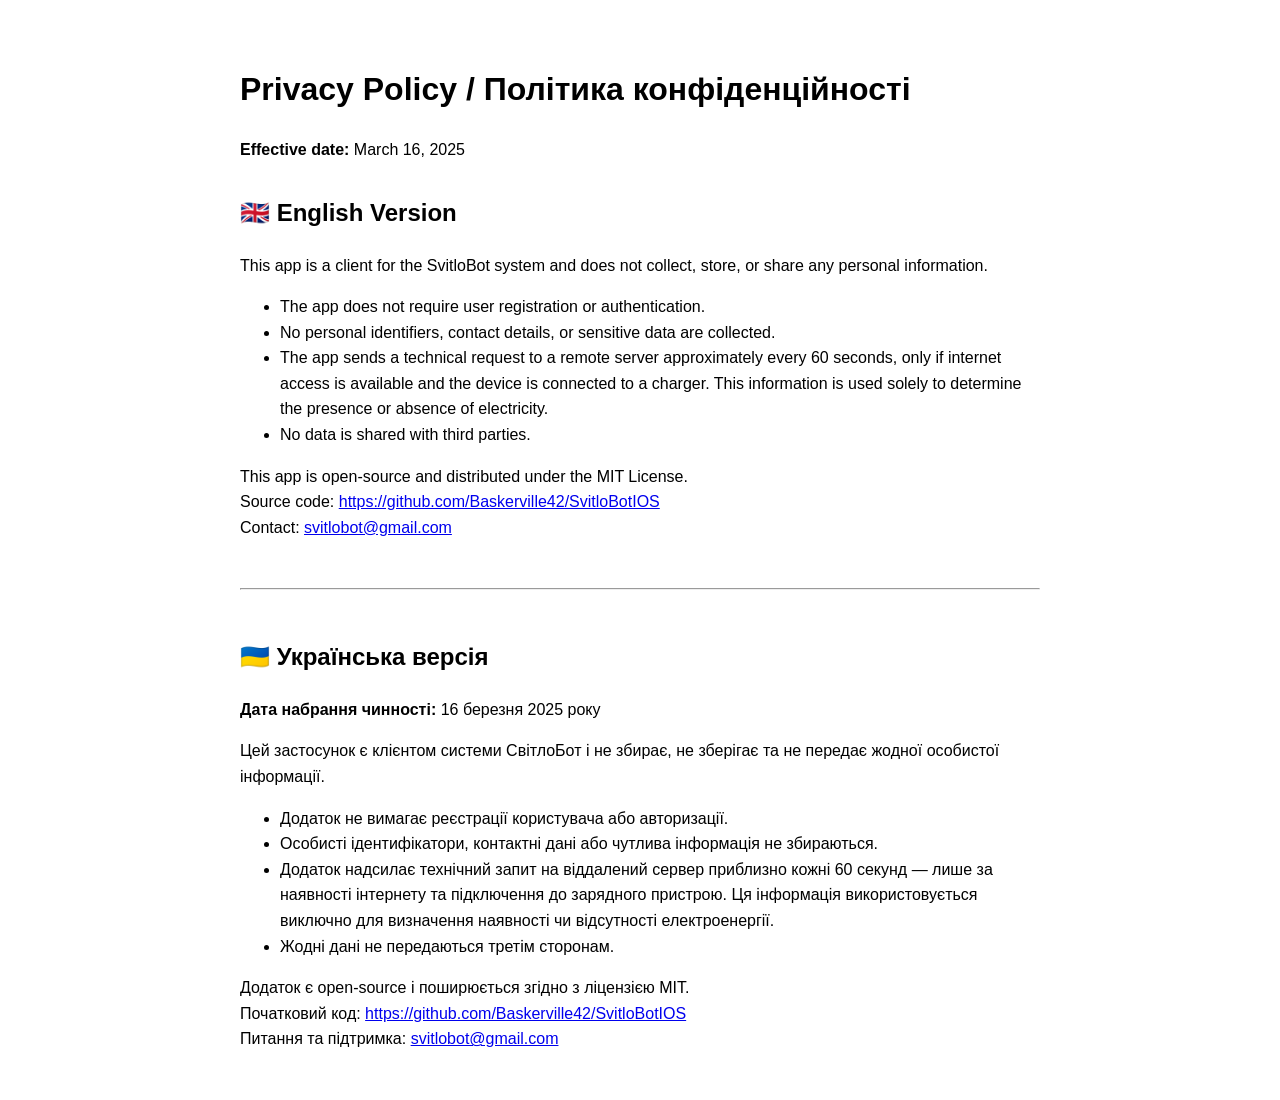
==== docs/privacy-policy.html @ 2e399dab "Added privacy-policy.html" ====
<!DOCTYPE html>
<html lang="uk">
<head>
  <meta charset="UTF-8">
  <meta name="viewport" content="width=device-width, initial-scale=1">
  <title>Політика конфіденційності / Privacy Policy</title>
  <style>
    body {
      font-family: sans-serif;
      padding: 2rem;
      max-width: 800px;
      margin: auto;
      line-height: 1.6;
    }
    h1, h2 {
      margin-top: 2rem;
    }
    hr {
      margin: 3rem 0;
    }
  </style>
</head>
<body>

<h1>Privacy Policy / Політика конфіденційності</h1>
<p><strong>Effective date:</strong> March 16, 2025</p>

<h2>🇬🇧 English Version</h2>
<p>This app is a client for the SvitloBot system and does not collect, store, or share any personal information.</p>
<ul>
  <li>The app does not require user registration or authentication.</li>
  <li>No personal identifiers, contact details, or sensitive data are collected.</li>
  <li>The app sends a technical request to a remote server approximately every 60 seconds, only if internet access is available and the device is connected to a charger. This information is used solely to determine the presence or absence of electricity.</li>
  <li>No data is shared with third parties.</li>
</ul>
<p>This app is open-source and distributed under the MIT License.<br>
Source code: <a href="https://github.com/Baskerville42/SvitloBotIOS">https://github.com/Baskerville42/SvitloBotIOS</a><br>
Contact: <a href="mailto:svitlobot@gmail.com">svitlobot@gmail.com</a></p>

<hr>

<h2>🇺🇦 Українська версія</h2>
<p><strong>Дата набрання чинності:</strong> 16 березня 2025 року</p>
<p>Цей застосунок є клієнтом системи СвітлоБот і не збирає, не зберігає та не передає жодної особистої інформації.</p>
<ul>
  <li>Додаток не вимагає реєстрації користувача або авторизації.</li>
  <li>Особисті ідентифікатори, контактні дані або чутлива інформація не збираються.</li>
  <li>Додаток надсилає технічний запит на віддалений сервер приблизно кожні 60 секунд — лише за наявності інтернету та підключення до зарядного пристрою. Ця інформація використовується виключно для визначення наявності чи відсутності електроенергії.</li>
  <li>Жодні дані не передаються третім сторонам.</li>
</ul>
<p>Додаток є open-source і поширюється згідно з ліцензією MIT.<br>
Початковий код: <a href="https://github.com/Baskerville42/SvitloBotIOS">https://github.com/Baskerville42/SvitloBotIOS</a><br>
Питання та підтримка: <a href="mailto:svitlobot@gmail.com">svitlobot@gmail.com</a></p>

</body>
</html>
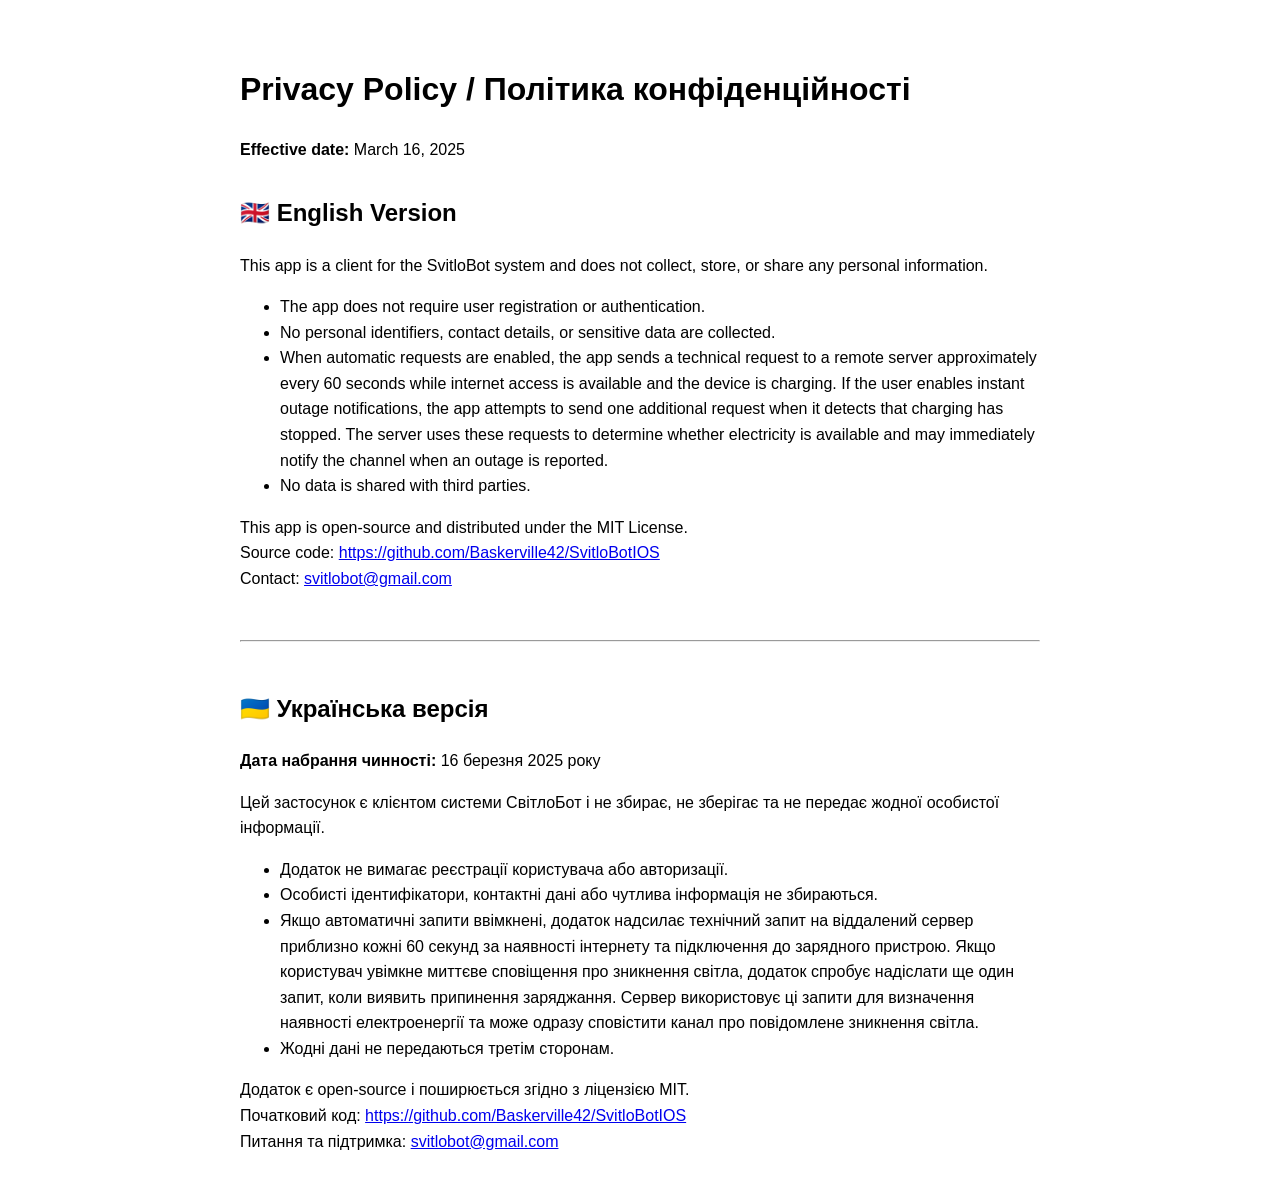
==== commit b0a59e1a: "feat(power-monitoring): Add instant outage notifications" ====
--- a/docs/privacy-policy.html
+++ b/docs/privacy-policy.html
@@ -30,7 +30,7 @@
 <ul>
   <li>The app does not require user registration or authentication.</li>
   <li>No personal identifiers, contact details, or sensitive data are collected.</li>
-  <li>The app sends a technical request to a remote server approximately every 60 seconds, only if internet access is available and the device is connected to a charger. This information is used solely to determine the presence or absence of electricity.</li>
+  <li>When automatic requests are enabled, the app sends a technical request to a remote server approximately every 60 seconds while internet access is available and the device is charging. If the user enables instant outage notifications, the app attempts to send one additional request when it detects that charging has stopped. The server uses these requests to determine whether electricity is available and may immediately notify the channel when an outage is reported.</li>
   <li>No data is shared with third parties.</li>
 </ul>
 <p>This app is open-source and distributed under the MIT License.<br>
@@ -45,7 +45,7 @@
 <ul>
   <li>Додаток не вимагає реєстрації користувача або авторизації.</li>
   <li>Особисті ідентифікатори, контактні дані або чутлива інформація не збираються.</li>
-  <li>Додаток надсилає технічний запит на віддалений сервер приблизно кожні 60 секунд — лише за наявності інтернету та підключення до зарядного пристрою. Ця інформація використовується виключно для визначення наявності чи відсутності електроенергії.</li>
+  <li>Якщо автоматичні запити ввімкнені, додаток надсилає технічний запит на віддалений сервер приблизно кожні 60 секунд за наявності інтернету та підключення до зарядного пристрою. Якщо користувач увімкне миттєве сповіщення про зникнення світла, додаток спробує надіслати ще один запит, коли виявить припинення заряджання. Сервер використовує ці запити для визначення наявності електроенергії та може одразу сповістити канал про повідомлене зникнення світла.</li>
   <li>Жодні дані не передаються третім сторонам.</li>
 </ul>
 <p>Додаток є open-source і поширюється згідно з ліцензією MIT.<br>
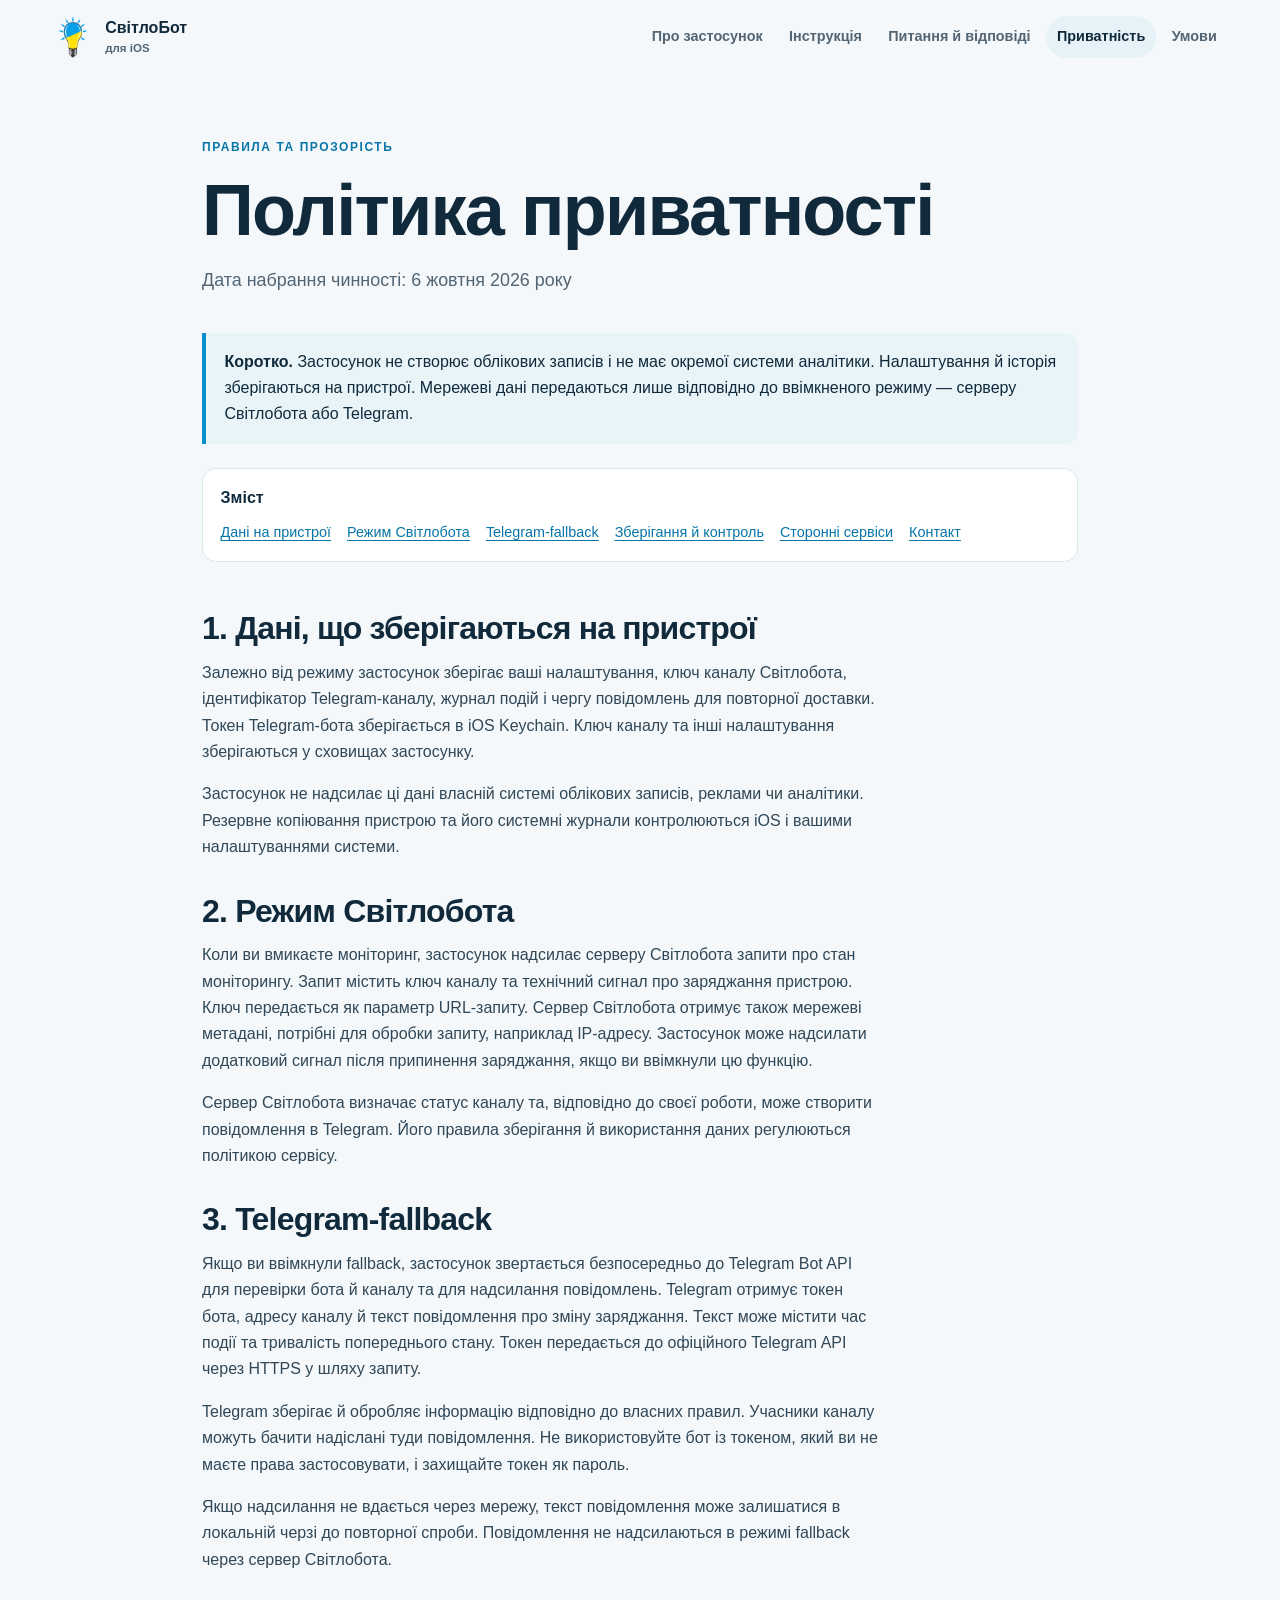
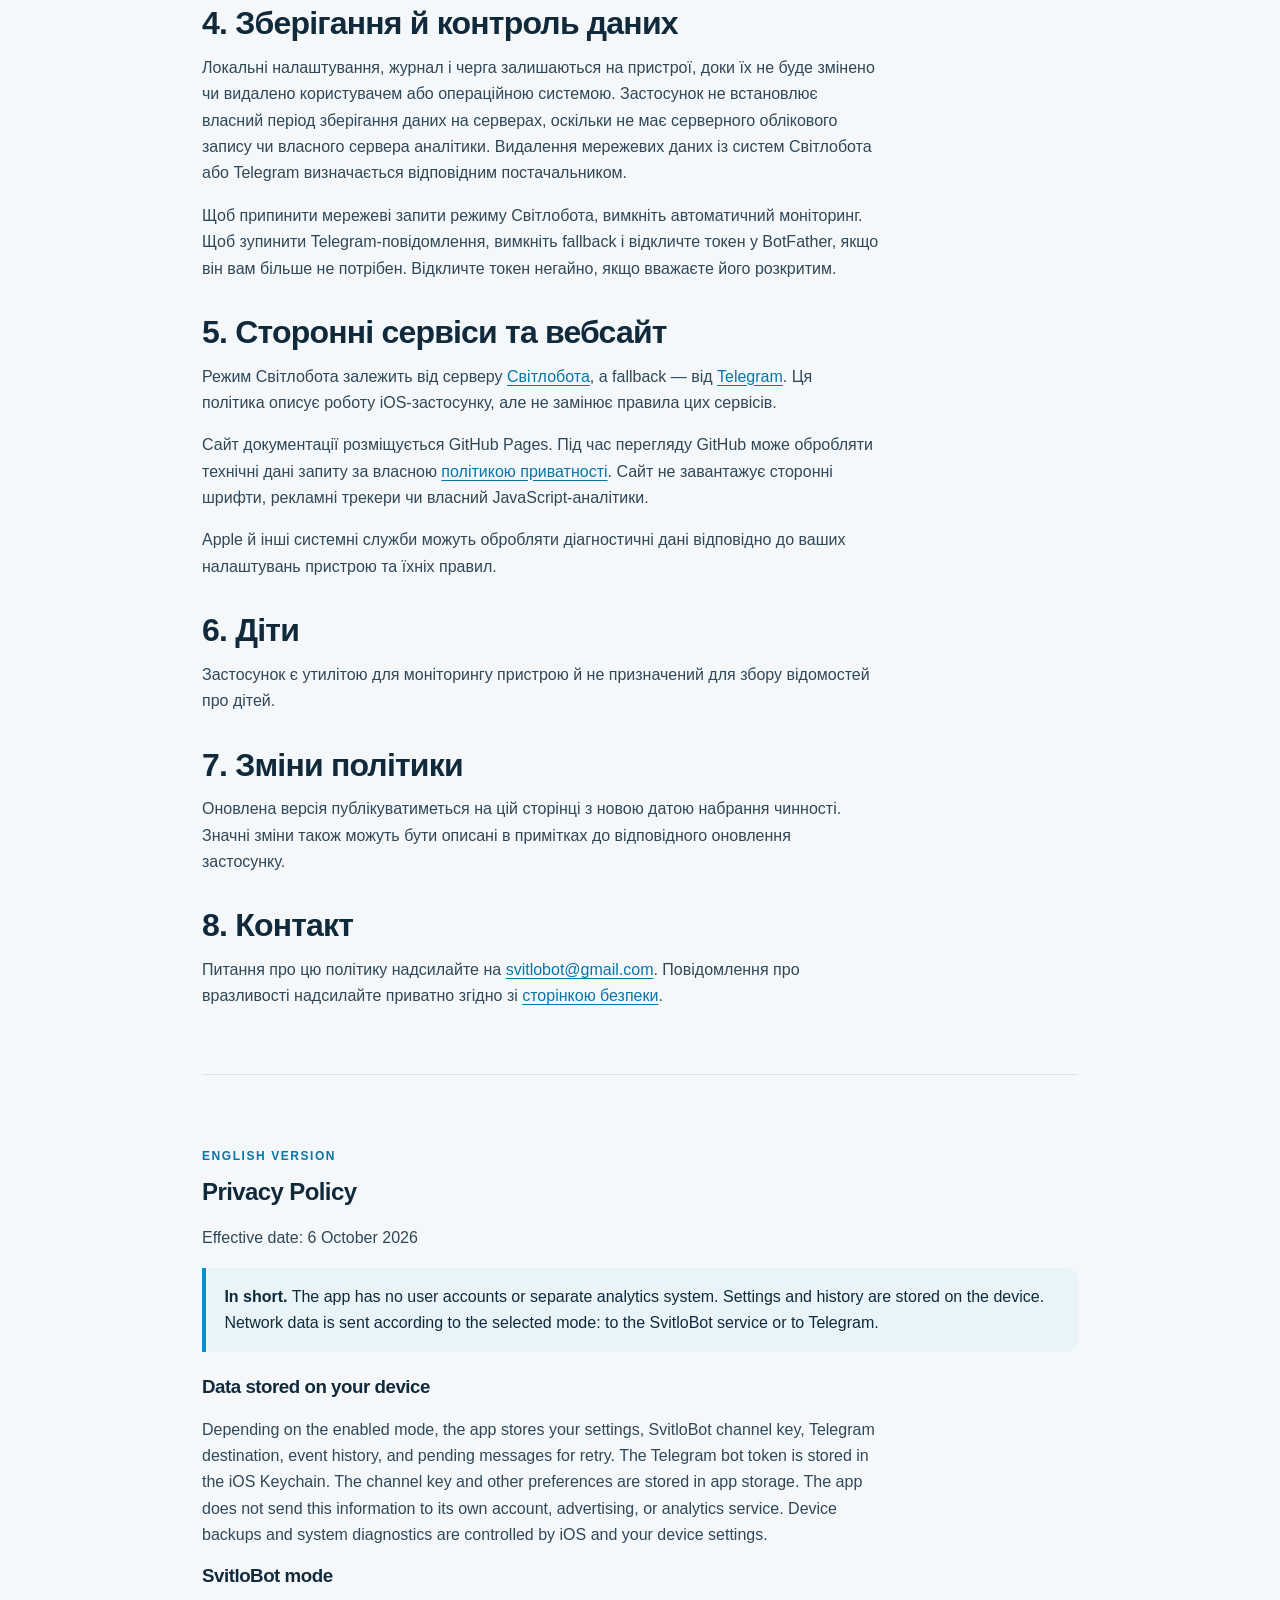
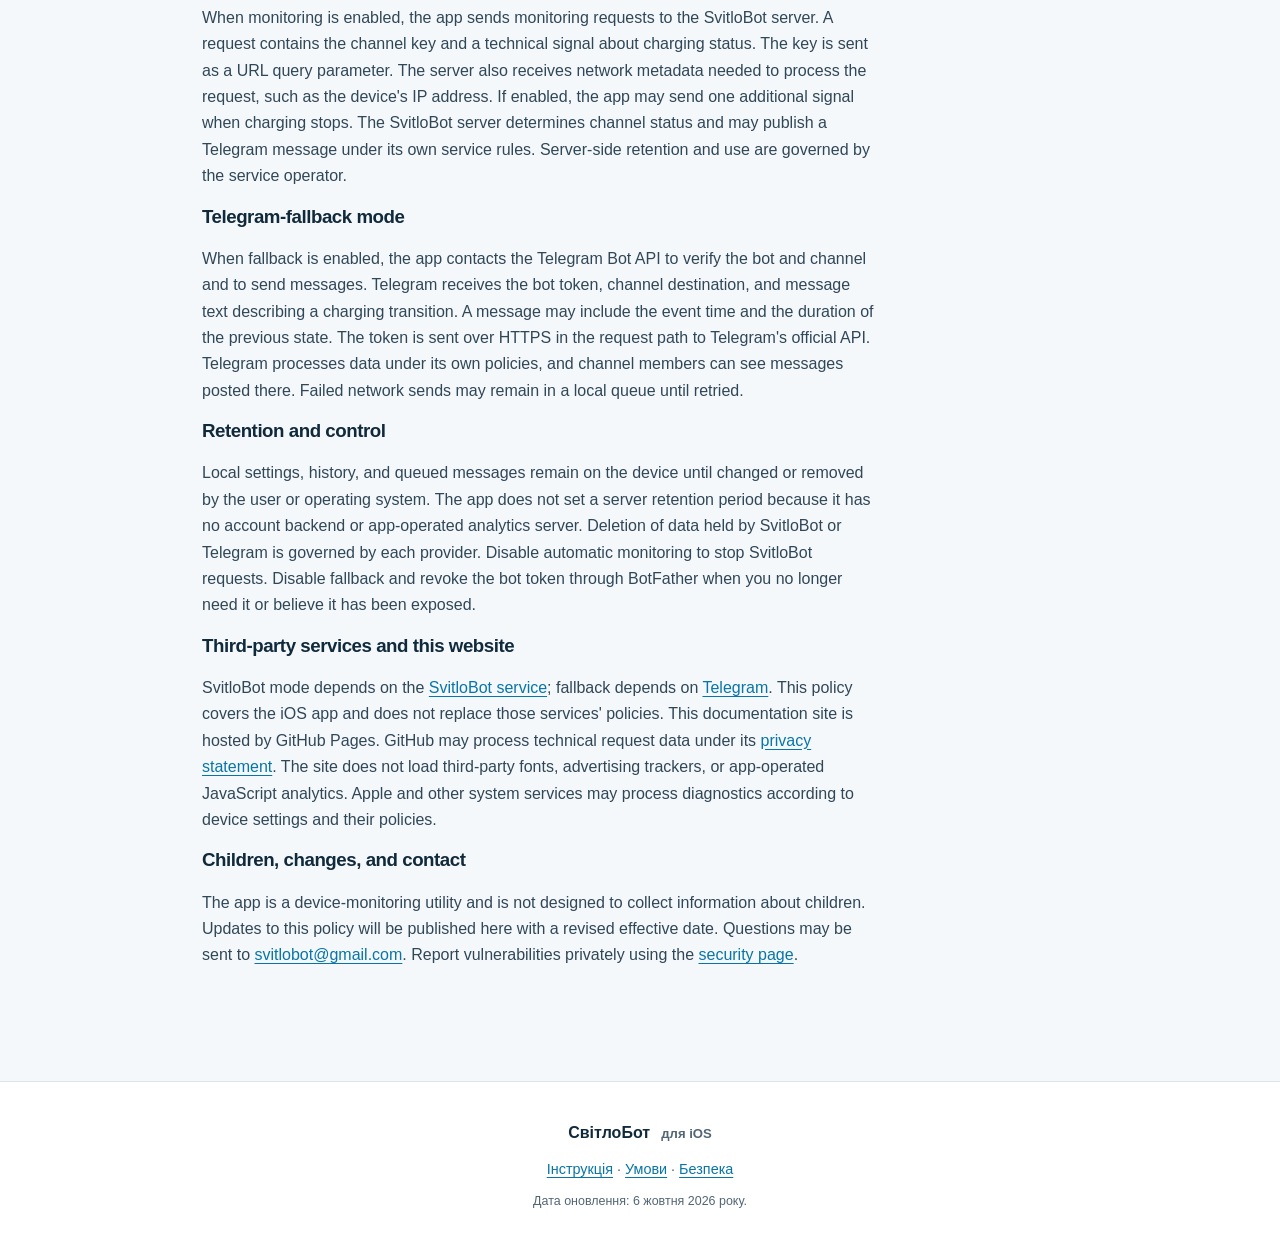
==== commit 67c04eb6: "chore: harden repository and add documentation" ====
--- a/docs/privacy-policy.html
+++ b/docs/privacy-policy.html
@@ -1,56 +1,49 @@
-<!DOCTYPE html>
+<!doctype html>
 <html lang="uk">
-<head>
-  <meta charset="UTF-8">
-  <meta name="viewport" content="width=device-width, initial-scale=1">
-  <title>Політика конфіденційності / Privacy Policy</title>
-  <style>
-    body {
-      font-family: sans-serif;
-      padding: 2rem;
-      max-width: 800px;
-      margin: auto;
-      line-height: 1.6;
-    }
-    h1, h2 {
-      margin-top: 2rem;
-    }
-    hr {
-      margin: 3rem 0;
-    }
-  </style>
-</head>
-<body>
+  <head>
+    <meta charset="utf-8">
+    <meta name="viewport" content="width=device-width, initial-scale=1">
+    <meta name="description" content="Політика приватності застосунку СвітлоБот для iOS: локальне зберігання, сервер Світлобота та Telegram-fallback.">
+    <meta name="theme-color" content="#0f2538">
+    <title>Політика приватності — СвітлоБот для iOS</title>
+    <link rel="icon" type="image/png" href="assets/svitlobot-icon.png">
+    <link rel="stylesheet" href="assets/site.css">
+  </head>
+  <body>
+    <a class="skip-link" href="#main">Перейти до вмісту</a>
+    <header class="site-header"><a class="brand" href="index.html" aria-label="СвітлоБот — головна сторінка"><img src="assets/svitlobot-icon.png" alt=""><span>СвітлоБот <small>для iOS</small></span></a><nav class="site-nav" aria-label="Головна навігація"><a href="index.html">Про застосунок</a><a href="guide.html">Інструкція</a><a href="faq.html">Питання й відповіді</a><a class="active" aria-current="page" href="privacy-policy.html">Приватність</a><a href="terms-of-use.html">Умови</a></nav></header>
+    <main id="main" class="document-page legal-page">
+      <div class="document-heading"><p class="eyebrow">Правила та прозорість</p><h1>Політика приватності</h1><p class="document-lead">Дата набрання чинності: 6 жовтня 2026 року</p></div>
+      <div class="legal-callout"><strong>Коротко.</strong> Застосунок не створює облікових записів і не має окремої системи аналітики. Налаштування й історія зберігаються на пристрої. Мережеві дані передаються лише відповідно до ввімкненого режиму — серверу Світлобота або Telegram.</div>
 
-<h1>Privacy Policy / Політика конфіденційності</h1>
-<p><strong>Effective date:</strong> March 16, 2025</p>
+      <nav class="contents-card" aria-label="Зміст політики"><strong>Зміст</strong><a href="#local-data">Дані на пристрої</a><a href="#svitlobot-data">Режим Світлобота</a><a href="#telegram-data">Telegram-fallback</a><a href="#retention">Зберігання й контроль</a><a href="#providers">Сторонні сервіси</a><a href="#contact">Контакт</a></nav>
 
-<h2>🇬🇧 English Version</h2>
-<p>This app is a client for the SvitloBot system and does not collect, store, or share any personal information.</p>
-<ul>
-  <li>The app does not require user registration or authentication.</li>
-  <li>No personal identifiers, contact details, or sensitive data are collected.</li>
-  <li>When automatic requests are enabled, the app sends a technical request to a remote server approximately every 60 seconds while internet access is available and the device is charging. If the user enables instant outage notifications, the app attempts to send one additional request when it detects that charging has stopped. The server uses these requests to determine whether electricity is available and may immediately notify the channel when an outage is reported.</li>
-  <li>No data is shared with third parties.</li>
-</ul>
-<p>This app is open-source and distributed under the MIT License.<br>
-Source code: <a href="https://github.com/Baskerville42/SvitloBotIOS">https://github.com/Baskerville42/SvitloBotIOS</a><br>
-Contact: <a href="mailto:svitlobot@gmail.com">svitlobot@gmail.com</a></p>
+      <section id="local-data" class="article-section"><h2>1. Дані, що зберігаються на пристрої</h2><p>Залежно від режиму застосунок зберігає ваші налаштування, ключ каналу Світлобота, ідентифікатор Telegram-каналу, журнал подій і чергу повідомлень для повторної доставки. Токен Telegram-бота зберігається в iOS Keychain. Ключ каналу та інші налаштування зберігаються у сховищах застосунку.</p><p>Застосунок не надсилає ці дані власній системі облікових записів, реклами чи аналітики. Резервне копіювання пристрою та його системні журнали контролюються iOS і вашими налаштуваннями системи.</p></section>
 
-<hr>
+      <section id="svitlobot-data" class="article-section"><h2>2. Режим Світлобота</h2><p>Коли ви вмикаєте моніторинг, застосунок надсилає серверу Світлобота запити про стан моніторингу. Запит містить ключ каналу та технічний сигнал про заряджання пристрою. Ключ передається як параметр URL-запиту. Сервер Світлобота отримує також мережеві метадані, потрібні для обробки запиту, наприклад IP-адресу. Застосунок може надсилати додатковий сигнал після припинення заряджання, якщо ви ввімкнули цю функцію.</p><p>Сервер Світлобота визначає статус каналу та, відповідно до своєї роботи, може створити повідомлення в Telegram. Його правила зберігання й використання даних регулюються політикою сервісу.</p></section>
 
-<h2>🇺🇦 Українська версія</h2>
-<p><strong>Дата набрання чинності:</strong> 16 березня 2025 року</p>
-<p>Цей застосунок є клієнтом системи СвітлоБот і не збирає, не зберігає та не передає жодної особистої інформації.</p>
-<ul>
-  <li>Додаток не вимагає реєстрації користувача або авторизації.</li>
-  <li>Особисті ідентифікатори, контактні дані або чутлива інформація не збираються.</li>
-  <li>Якщо автоматичні запити ввімкнені, додаток надсилає технічний запит на віддалений сервер приблизно кожні 60 секунд за наявності інтернету та підключення до зарядного пристрою. Якщо користувач увімкне миттєве сповіщення про зникнення світла, додаток спробує надіслати ще один запит, коли виявить припинення заряджання. Сервер використовує ці запити для визначення наявності електроенергії та може одразу сповістити канал про повідомлене зникнення світла.</li>
-  <li>Жодні дані не передаються третім сторонам.</li>
-</ul>
-<p>Додаток є open-source і поширюється згідно з ліцензією MIT.<br>
-Початковий код: <a href="https://github.com/Baskerville42/SvitloBotIOS">https://github.com/Baskerville42/SvitloBotIOS</a><br>
-Питання та підтримка: <a href="mailto:svitlobot@gmail.com">svitlobot@gmail.com</a></p>
+      <section id="telegram-data" class="article-section"><h2>3. Telegram-fallback</h2><p>Якщо ви ввімкнули fallback, застосунок звертається безпосередньо до Telegram Bot API для перевірки бота й каналу та для надсилання повідомлень. Telegram отримує токен бота, адресу каналу й текст повідомлення про зміну заряджання. Текст може містити час події та тривалість попереднього стану. Токен передається до офіційного Telegram API через HTTPS у шляху запиту.</p><p>Telegram зберігає й обробляє інформацію відповідно до власних правил. Учасники каналу можуть бачити надіслані туди повідомлення. Не використовуйте бот із токеном, який ви не маєте права застосовувати, і захищайте токен як пароль.</p><p>Якщо надсилання не вдається через мережу, текст повідомлення може залишатися в локальній черзі до повторної спроби. Повідомлення не надсилаються в режимі fallback через сервер Світлобота.</p></section>
 
-</body>
+      <section id="retention" class="article-section"><h2>4. Зберігання й контроль даних</h2><p>Локальні налаштування, журнал і черга залишаються на пристрої, доки їх не буде змінено чи видалено користувачем або операційною системою. Застосунок не встановлює власний період зберігання даних на серверах, оскільки не має серверного облікового запису чи власного сервера аналітики. Видалення мережевих даних із систем Світлобота або Telegram визначається відповідним постачальником.</p><p>Щоб припинити мережеві запити режиму Світлобота, вимкніть автоматичний моніторинг. Щоб зупинити Telegram-повідомлення, вимкніть fallback і відкличте токен у BotFather, якщо він вам більше не потрібен. Відкличте токен негайно, якщо вважаєте його розкритим.</p></section>
+
+      <section id="providers" class="article-section"><h2>5. Сторонні сервіси та вебсайт</h2><p>Режим Світлобота залежить від серверу <a href="https://svitlobot.in.ua">Світлобота</a>, а fallback — від <a href="https://telegram.org/privacy">Telegram</a>. Ця політика описує роботу iOS-застосунку, але не замінює правила цих сервісів.</p><p>Сайт документації розміщується GitHub Pages. Під час перегляду GitHub може обробляти технічні дані запиту за власною <a href="https://docs.github.com/site-policy/privacy-policies/github-privacy-statement">політикою приватності</a>. Сайт не завантажує сторонні шрифти, рекламні трекери чи власний JavaScript-аналітики.</p><p>Apple й інші системні служби можуть обробляти діагностичні дані відповідно до ваших налаштувань пристрою та їхніх правил.</p></section>
+
+      <section class="article-section"><h2>6. Діти</h2><p>Застосунок є утилітою для моніторингу пристрою й не призначений для збору відомостей про дітей.</p></section>
+      <section class="article-section"><h2>7. Зміни політики</h2><p>Оновлена версія публікуватиметься на цій сторінці з новою датою набрання чинності. Значні зміни також можуть бути описані в примітках до відповідного оновлення застосунку.</p></section>
+      <section id="contact" class="article-section"><h2>8. Контакт</h2><p>Питання про цю політику надсилайте на <a href="mailto:svitlobot@gmail.com">svitlobot@gmail.com</a>. Повідомлення про вразливості надсилайте приватно згідно зі <a href="security.html">сторінкою безпеки</a>.</p></section>
+
+      <hr class="language-divider">
+      <section lang="en" class="english-policy">
+        <p class="eyebrow">English version</p><h2>Privacy Policy</h2><p class="muted">Effective date: 6 October 2026</p>
+        <div class="legal-callout"><strong>In short.</strong> The app has no user accounts or separate analytics system. Settings and history are stored on the device. Network data is sent according to the selected mode: to the SvitloBot service or to Telegram.</div>
+        <h3>Data stored on your device</h3><p>Depending on the enabled mode, the app stores your settings, SvitloBot channel key, Telegram destination, event history, and pending messages for retry. The Telegram bot token is stored in the iOS Keychain. The channel key and other preferences are stored in app storage. The app does not send this information to its own account, advertising, or analytics service. Device backups and system diagnostics are controlled by iOS and your device settings.</p>
+        <h3>SvitloBot mode</h3><p>When monitoring is enabled, the app sends monitoring requests to the SvitloBot server. A request contains the channel key and a technical signal about charging status. The key is sent as a URL query parameter. The server also receives network metadata needed to process the request, such as the device's IP address. If enabled, the app may send one additional signal when charging stops. The SvitloBot server determines channel status and may publish a Telegram message under its own service rules. Server-side retention and use are governed by the service operator.</p>
+        <h3>Telegram-fallback mode</h3><p>When fallback is enabled, the app contacts the Telegram Bot API to verify the bot and channel and to send messages. Telegram receives the bot token, channel destination, and message text describing a charging transition. A message may include the event time and the duration of the previous state. The token is sent over HTTPS in the request path to Telegram's official API. Telegram processes data under its own policies, and channel members can see messages posted there. Failed network sends may remain in a local queue until retried.</p>
+        <h3>Retention and control</h3><p>Local settings, history, and queued messages remain on the device until changed or removed by the user or operating system. The app does not set a server retention period because it has no account backend or app-operated analytics server. Deletion of data held by SvitloBot or Telegram is governed by each provider. Disable automatic monitoring to stop SvitloBot requests. Disable fallback and revoke the bot token through BotFather when you no longer need it or believe it has been exposed.</p>
+        <h3>Third-party services and this website</h3><p>SvitloBot mode depends on the <a href="https://svitlobot.in.ua">SvitloBot service</a>; fallback depends on <a href="https://telegram.org/privacy">Telegram</a>. This policy covers the iOS app and does not replace those services' policies. This documentation site is hosted by GitHub Pages. GitHub may process technical request data under its <a href="https://docs.github.com/site-policy/privacy-policies/github-privacy-statement">privacy statement</a>. The site does not load third-party fonts, advertising trackers, or app-operated JavaScript analytics. Apple and other system services may process diagnostics according to device settings and their policies.</p>
+        <h3>Children, changes, and contact</h3><p>The app is a device-monitoring utility and is not designed to collect information about children. Updates to this policy will be published here with a revised effective date. Questions may be sent to <a href="mailto:svitlobot@gmail.com">svitlobot@gmail.com</a>. Report vulnerabilities privately using the <a href="security.html">security page</a>.</p>
+      </section>
+    </main>
+    <footer class="site-footer"><a class="footer-brand" href="index.html">СвітлоБот <span>для iOS</span></a><p><a href="guide.html">Інструкція</a> · <a href="terms-of-use.html">Умови</a> · <a href="security.html">Безпека</a></p><p class="footer-small">Дата оновлення: 6 жовтня 2026 року.</p></footer>
+  </body>
 </html>
--- a/docs/assets/site.css
+++ b/docs/assets/site.css
@@ -0,0 +1,205 @@
+:root {
+  color-scheme: light;
+  --ink: #102a3c;
+  --muted: #526575;
+  --paper: #f5f8fa;
+  --white: #fff;
+  --line: #dbe4e9;
+  --blue: #078fce;
+  --blue-dark: #0875a8;
+  --yellow: #ffd929;
+  --navy: #0f2538;
+  --green: #e2f4ec;
+  font-family: -apple-system, BlinkMacSystemFont, "Segoe UI", sans-serif;
+  font-synthesis: none;
+  text-rendering: optimizeLegibility;
+}
+
+* { box-sizing: border-box; }
+
+html { scroll-behavior: smooth; }
+
+body {
+  margin: 0;
+  background: var(--paper);
+  color: var(--ink);
+  font-size: 16px;
+  line-height: 1.65;
+}
+
+a { color: var(--blue-dark); text-underline-offset: 0.18em; }
+a:hover { color: #005e8d; }
+a:focus-visible, button:focus-visible { outline: 3px solid var(--blue); outline-offset: 4px; }
+
+.skip-link {
+  position: absolute;
+  z-index: 10;
+  top: 0.75rem;
+  left: 0.75rem;
+  padding: 0.7rem 1rem;
+  transform: translateY(-160%);
+  background: var(--yellow);
+  color: var(--ink);
+  font-weight: 700;
+}
+.skip-link:focus { transform: translateY(0); }
+
+.site-header {
+  display: flex;
+  align-items: center;
+  justify-content: space-between;
+  gap: 1rem 2rem;
+  max-width: 1240px;
+  margin: 0 auto;
+  padding: 1rem 2rem;
+}
+
+.brand, .footer-brand {
+  display: inline-flex;
+  align-items: center;
+  gap: 0.7rem;
+  color: var(--ink);
+  font-size: 1rem;
+  font-weight: 800;
+  line-height: 1.15;
+  text-decoration: none;
+  white-space: nowrap;
+}
+.brand img { width: 42px; height: 42px; border-radius: 12px; object-fit: cover; }
+.brand small { display: block; margin-top: 0.25rem; color: var(--muted); font-size: 0.72rem; font-weight: 650; }
+
+.site-nav { display: flex; flex-wrap: wrap; align-items: center; justify-content: flex-end; gap: 0.25rem; }
+.site-nav a { padding: 0.55rem 0.7rem; border-radius: 999px; color: var(--muted); font-size: 0.9rem; font-weight: 650; text-decoration: none; }
+.site-nav a:hover, .site-nav a.active { background: #e6f2f7; color: var(--ink); }
+
+.hero {
+  display: grid;
+  grid-template-columns: minmax(0, 1.05fr) minmax(260px, 0.75fr);
+  align-items: center;
+  gap: clamp(2rem, 6vw, 5rem);
+  min-height: 570px;
+  padding: 4rem max(2rem, calc((100% - 1120px) / 2));
+  background: var(--navy);
+  color: var(--white);
+  overflow: hidden;
+}
+.hero-copy { max-width: 650px; }
+.eyebrow { margin: 0 0 0.7rem; color: var(--blue-dark); font-size: 0.75rem; font-weight: 800; letter-spacing: 0.13em; text-transform: uppercase; }
+.hero .eyebrow { color: var(--yellow); }
+h1, h2, h3, p { margin-top: 0; }
+h1, h2, h3 { line-height: 1.15; letter-spacing: -0.025em; }
+h1 { max-width: 760px; margin-bottom: 1.25rem; font-size: clamp(2.5rem, 5.7vw, 4.6rem); }
+.hero-lead { max-width: 650px; margin-bottom: 1.6rem; color: #d4e2ea; font-size: clamp(1.08rem, 2vw, 1.28rem); }
+.hero-actions { display: flex; flex-wrap: wrap; gap: 0.7rem; align-items: center; }
+.button { display: inline-flex; align-items: center; justify-content: center; gap: 0.7rem; min-height: 48px; padding: 0.72rem 1.15rem; border: 1px solid transparent; border-radius: 999px; font-size: 0.93rem; font-weight: 750; text-decoration: none; transition: transform 140ms ease, background 140ms ease; }
+.button:hover { transform: translateY(-2px); }
+.button-primary { background: var(--yellow); color: var(--ink); }
+.button-primary:hover { background: #ffe568; color: var(--ink); }
+.button-quiet { border-color: #6a8293; color: var(--white); }
+.button-quiet:hover { background: #1a394f; color: var(--white); }
+.hero-note { max-width: 560px; margin: 1.2rem 0 0; color: #a9bfcd; font-size: 0.84rem; }
+.hero-shot { width: min(100%, 330px); justify-self: center; margin: 0; padding: 0.55rem; border: 1px solid #547083; border-radius: 30px; background: #dce7eb; box-shadow: 0 28px 70px #020c1470; transform: rotate(2deg); }
+.hero-shot img { display: block; width: 100%; height: auto; border-radius: 23px; }
+.hero-shot figcaption, .feature-shot figcaption, .wide-shot figcaption { padding: 0.7rem 0.35rem 0.15rem; color: var(--muted); font-size: 0.8rem; }
+.hero-shot figcaption { color: #d8e4ea; }
+
+.section { max-width: 1120px; margin: 0 auto; padding: 5rem 2rem; }
+.section-narrow { max-width: 1050px; }
+.section h2, .feature-copy h2, .section-callout h2 { margin-bottom: 1.3rem; font-size: clamp(2rem, 4vw, 3rem); }
+.mode-grid { display: grid; grid-template-columns: repeat(2, minmax(0, 1fr)); gap: 1.1rem; margin-top: 2rem; }
+.mode-card { position: relative; min-height: 255px; padding: 2rem; border: 1px solid var(--line); border-radius: 18px; background: var(--white); }
+.mode-card h3 { margin: 1.5rem 0 0.75rem; font-size: 1.5rem; }
+.mode-card p { max-width: 48ch; margin-bottom: 1.2rem; color: var(--muted); }
+.mode-blue { border-top: 4px solid var(--blue); }
+.mode-yellow { border-top: 4px solid var(--yellow); }
+.mode-number { color: var(--blue-dark); font-size: 0.82rem; font-weight: 850; letter-spacing: 0.13em; }
+.text-link { font-weight: 750; text-decoration: none; }
+.text-link span { display: inline-block; margin-left: 0.25rem; transition: transform 120ms ease; }
+.text-link:hover span { transform: translateX(3px); }
+
+.section-feature { display: grid; grid-template-columns: 0.9fr 1.1fr; align-items: center; gap: 3rem; padding-top: 2rem; }
+.feature-copy p:not(.eyebrow) { max-width: 55ch; margin-bottom: 1.3rem; color: var(--muted); }
+.feature-shot { margin: 0; padding: 0.55rem; border: 1px solid var(--line); border-radius: 22px; background: var(--white); box-shadow: 0 20px 60px #102a3c12; }
+.feature-shot img { display: block; width: 100%; height: auto; border-radius: 16px; }
+
+.section-callout { display: flex; align-items: center; justify-content: space-between; gap: 2rem; max-width: none; padding-right: max(2rem, calc((100% - 1050px) / 2)); padding-left: max(2rem, calc((100% - 1050px) / 2)); background: #e7f4f9; }
+.section-callout h2 { max-width: 650px; margin-bottom: 0.8rem; }
+.section-callout p:not(.eyebrow) { max-width: 690px; margin-bottom: 0; color: var(--muted); }
+.button-light { flex: 0 0 auto; border-color: #b9d9e7; background: var(--white); color: var(--ink); }
+.button-light:hover { background: #f5fcff; color: var(--ink); }
+
+.section-bottom-links { display: grid; grid-template-columns: repeat(3, minmax(0, 1fr)); gap: 0.8rem; }
+.resource-card { display: grid; grid-template-columns: auto 1fr auto; align-items: start; gap: 0.8rem; padding: 1.1rem; border: 1px solid var(--line); border-radius: 14px; background: var(--white); color: var(--ink); text-decoration: none; }
+.resource-card:hover { border-color: #a9cfdf; color: var(--ink); }
+.resource-card strong, .resource-card small { display: block; }
+.resource-card small { margin-top: 0.25rem; color: var(--muted); line-height: 1.45; }
+.resource-icon { display: grid; place-items: center; width: 32px; height: 32px; border-radius: 10px; background: #e6f2f7; color: var(--blue-dark); font-size: 1.2rem; font-weight: 800; }
+
+.document-page { max-width: 900px; margin: 0 auto; padding: 4rem 2rem 6rem; }
+.document-heading { margin-bottom: 2.3rem; }
+.document-heading h1 { margin-bottom: 0.9rem; font-size: clamp(2.6rem, 6vw, 4.5rem); }
+.document-lead { max-width: 68ch; margin: 0; color: var(--muted); font-size: 1.12rem; }
+.contents-card { display: flex; flex-wrap: wrap; gap: 0.5rem 1rem; margin: 0 0 3rem; padding: 1rem 1.1rem; border: 1px solid var(--line); border-radius: 14px; background: var(--white); }
+.contents-card strong { flex-basis: 100%; margin-bottom: 0.15rem; }
+.contents-card a { font-size: 0.9rem; }
+.article-section, .faq-item { scroll-margin-top: 1.25rem; margin: 0 0 2.5rem; }
+.article-section h2, .faq-item h2 { margin-bottom: 0.8rem; font-size: clamp(1.45rem, 3vw, 2rem); }
+.article-section h3 { margin: 1.7rem 0 0.5rem; font-size: 1.2rem; }
+.article-section p, .faq-item p { max-width: 76ch; color: #304758; }
+.article-section li { margin: 0.45rem 0; }
+.step-list { padding-left: 1.4rem; }
+.step-list li { padding-left: 0.3rem; margin: 0 0 1rem; }
+.check-list { padding-left: 1.35rem; }
+.check-list li::marker { color: var(--blue-dark); }
+.note-card, .legal-callout, .security-banner { margin: 1.5rem 0; padding: 1rem 1.15rem; border-left: 4px solid var(--blue); border-radius: 0 12px 12px 0; background: #e8f4f8; color: var(--ink); }
+.note-warning, .security-banner { border-color: #dfb400; background: #fff8d6; }
+.wide-shot { max-width: 600px; margin: 1.6rem auto; padding: 0.5rem; border: 1px solid var(--line); border-radius: 18px; background: var(--white); }
+.wide-shot img { display: block; width: 100%; height: auto; border-radius: 13px; }
+.article-end { margin-top: 4rem; padding: 1.7rem; border-radius: 18px; background: var(--navy); color: var(--white); }
+.article-end h2 { margin-bottom: 0.55rem; }
+.article-end p { margin-bottom: 0; color: #d3e0e7; }
+.article-end a { color: #ffe16a; }
+.legal-page { max-width: 940px; }
+.legal-page .article-section { margin-bottom: 2rem; }
+.legal-callout { margin-top: 0; }
+.muted { color: var(--muted); }
+.language-divider { margin: 4rem 0; border: 0; border-top: 1px solid var(--line); }
+.english-policy { padding-top: 0.5rem; }
+.english-policy > p:not(.eyebrow) { max-width: 76ch; color: #304758; }
+.faq-item { padding: 1.3rem 1.4rem; border: 1px solid var(--line); border-radius: 16px; background: var(--white); }
+
+.site-footer { padding: 2.4rem 2rem; border-top: 1px solid var(--line); background: var(--white); text-align: center; }
+.footer-brand { justify-content: center; }
+.footer-brand span { color: var(--muted); font-size: 0.82rem; font-weight: 600; }
+.site-footer p { margin: 0.7rem 0 0; color: var(--muted); font-size: 0.9rem; }
+.site-footer .footer-small { max-width: 720px; margin: 0.6rem auto 0; font-size: 0.78rem; }
+
+code { padding: 0.1rem 0.35rem; border-radius: 5px; background: #e8eef1; color: #214255; font-size: 0.92em; }
+hr { border: 0; border-top: 1px solid var(--line); }
+
+@media (max-width: 800px) {
+  .site-header { align-items: flex-start; flex-direction: column; padding: 0.8rem 1.2rem; }
+  .site-nav { justify-content: flex-start; gap: 0.1rem; }
+  .site-nav a { padding: 0.45rem 0.58rem; font-size: 0.84rem; }
+  .hero { grid-template-columns: 1fr; min-height: auto; padding: 3.5rem 1.4rem; }
+  .hero-shot { width: min(58vw, 310px); justify-self: start; }
+  .section { padding: 3.6rem 1.4rem; }
+  .section-feature { grid-template-columns: 1fr; gap: 1.5rem; }
+  .section-callout { align-items: flex-start; flex-direction: column; padding: 3rem 1.4rem; }
+  .section-bottom-links { grid-template-columns: 1fr; }
+  .mode-grid { gap: 0.8rem; }
+  .mode-card { padding: 1.4rem; }
+  .document-page { padding: 3rem 1.3rem 4rem; }
+}
+
+@media (max-width: 560px) {
+  .mode-grid { grid-template-columns: 1fr; }
+  .hero { gap: 2.3rem; }
+  h1 { font-size: clamp(2.35rem, 13vw, 3.45rem); }
+  .contents-card { flex-direction: column; align-items: flex-start; }
+  .faq-item { padding: 1rem; }
+}
+
+@media (prefers-reduced-motion: reduce) {
+  *, *::before, *::after { scroll-behavior: auto !important; transition-duration: 0.01ms !important; }
+}
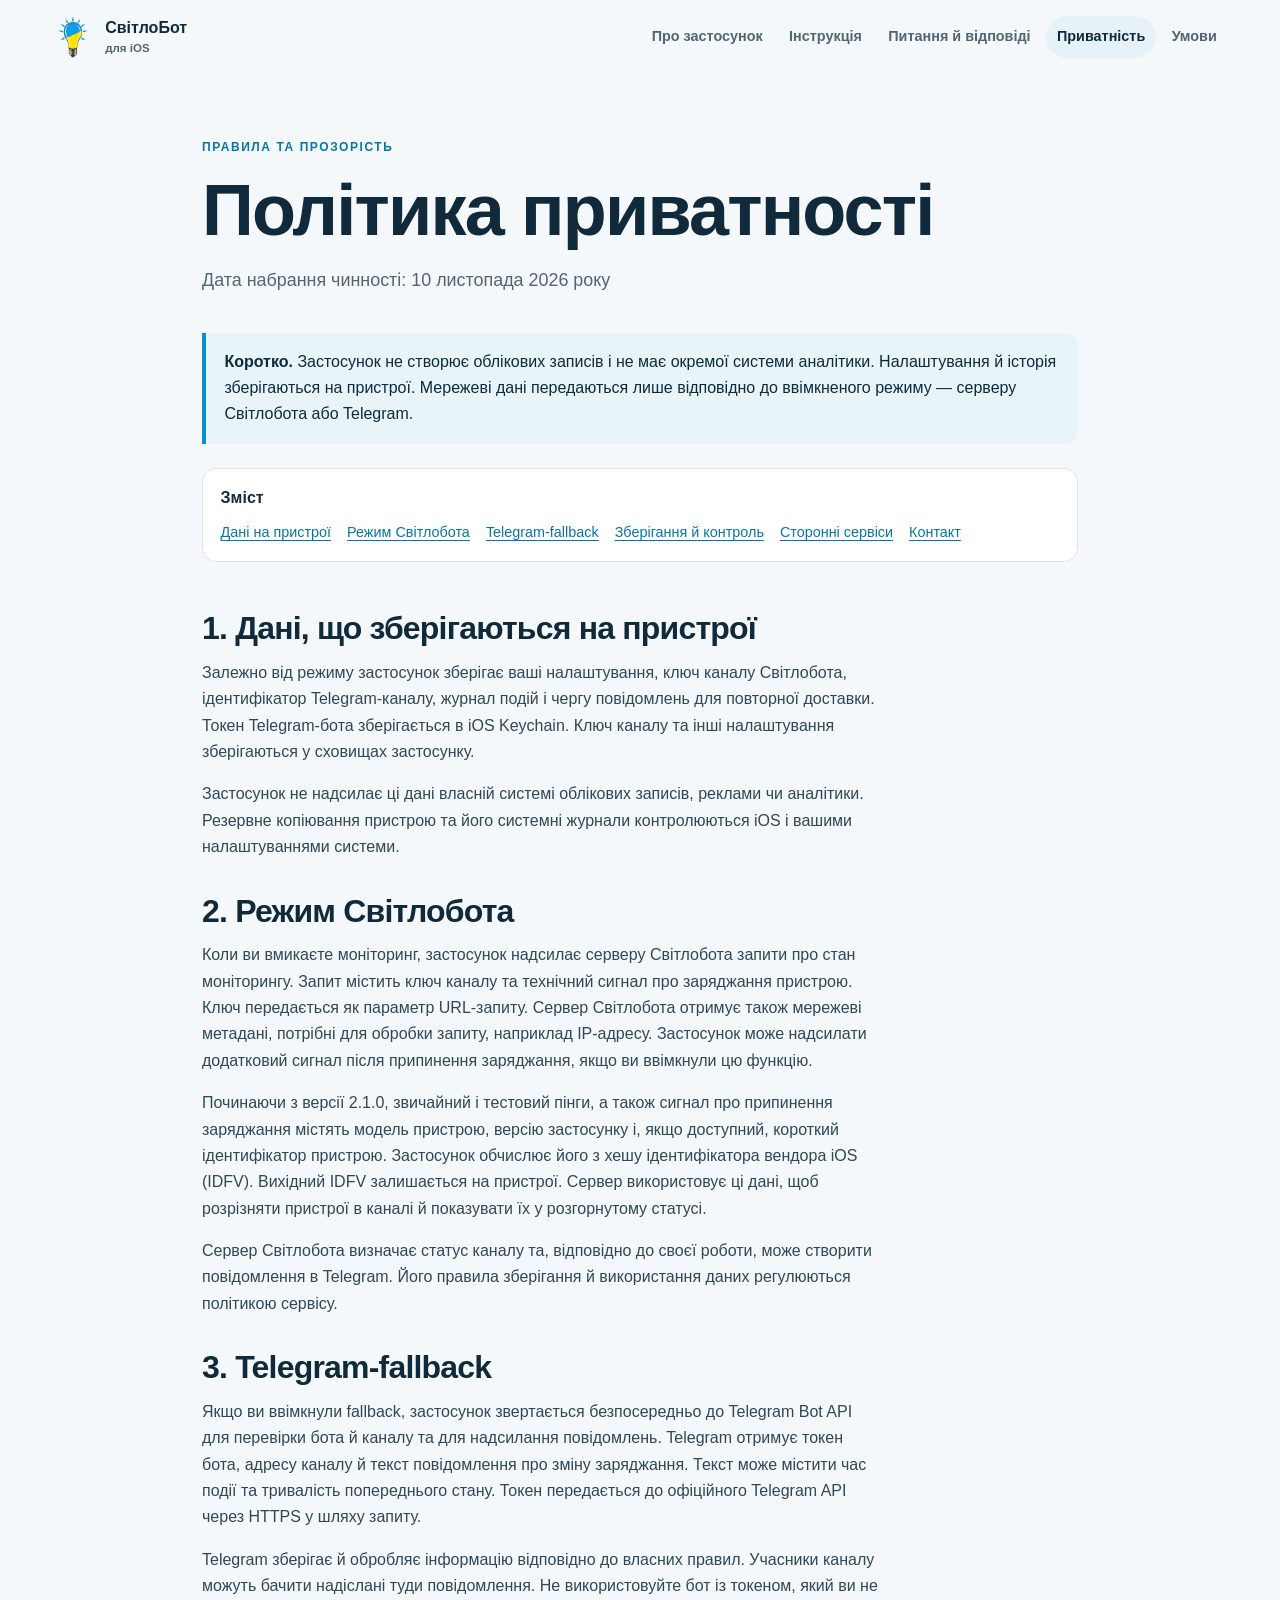
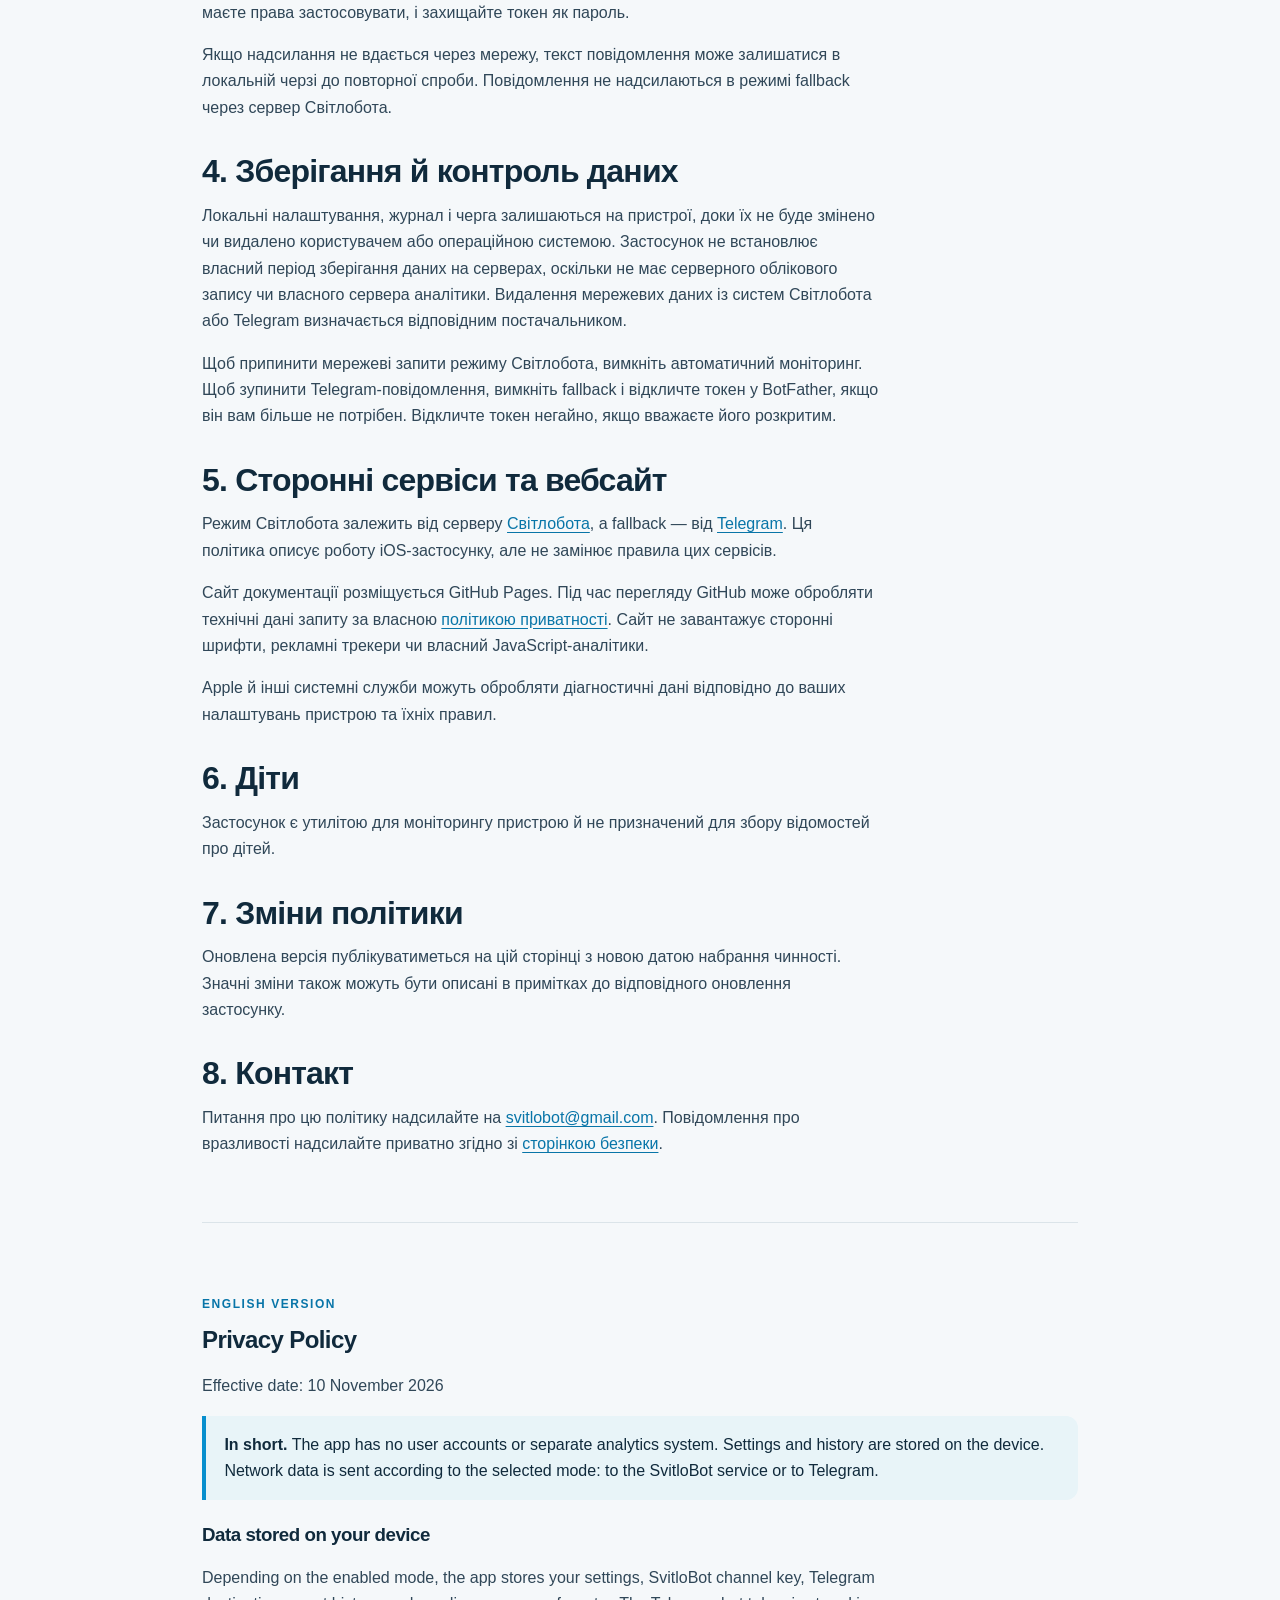
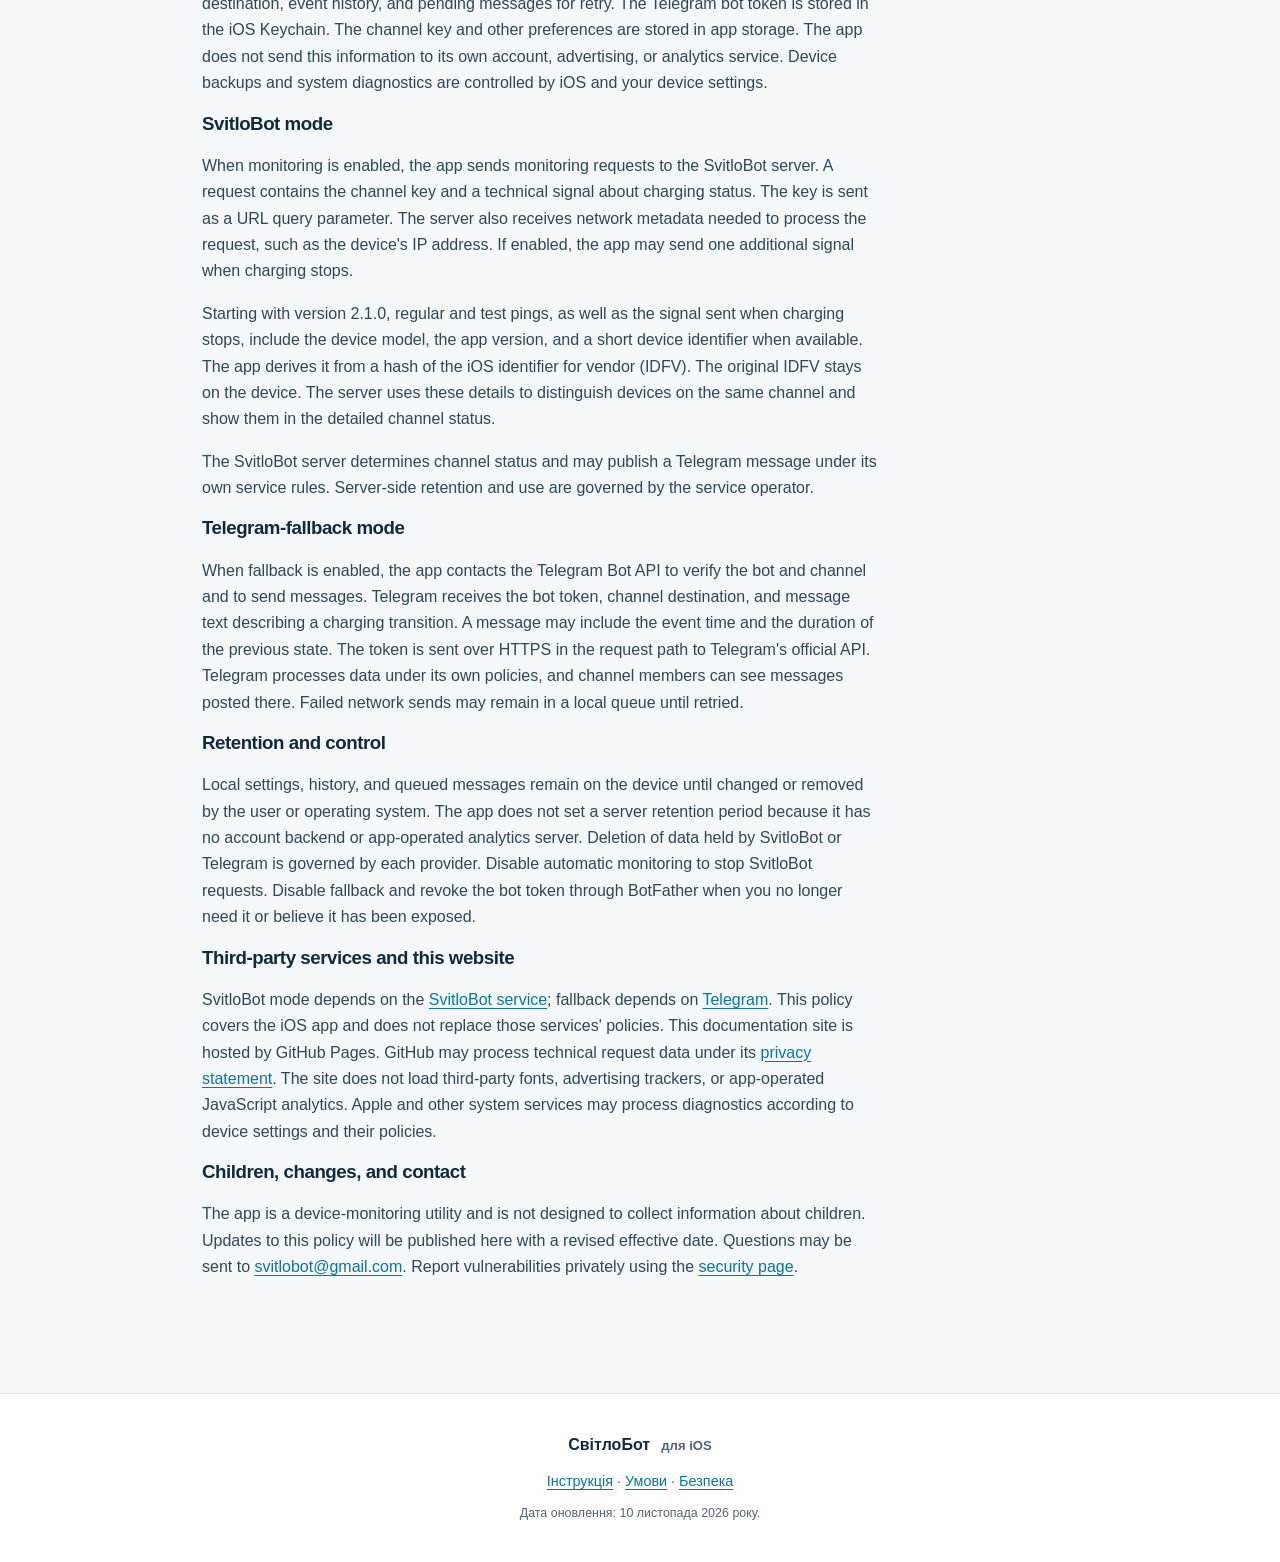
==== commit b490427c: "Add iOS ping device metadata for 2.1.0" ====
--- a/docs/privacy-policy.html
+++ b/docs/privacy-policy.html
@@ -13,14 +13,14 @@
     <a class="skip-link" href="#main">Перейти до вмісту</a>
     <header class="site-header"><a class="brand" href="index.html" aria-label="СвітлоБот — головна сторінка"><img src="assets/svitlobot-icon.png" alt=""><span>СвітлоБот <small>для iOS</small></span></a><nav class="site-nav" aria-label="Головна навігація"><a href="index.html">Про застосунок</a><a href="guide.html">Інструкція</a><a href="faq.html">Питання й відповіді</a><a class="active" aria-current="page" href="privacy-policy.html">Приватність</a><a href="terms-of-use.html">Умови</a></nav></header>
     <main id="main" class="document-page legal-page">
-      <div class="document-heading"><p class="eyebrow">Правила та прозорість</p><h1>Політика приватності</h1><p class="document-lead">Дата набрання чинності: 6 жовтня 2026 року</p></div>
+      <div class="document-heading"><p class="eyebrow">Правила та прозорість</p><h1>Політика приватності</h1><p class="document-lead">Дата набрання чинності: 10 листопада 2026 року</p></div>
       <div class="legal-callout"><strong>Коротко.</strong> Застосунок не створює облікових записів і не має окремої системи аналітики. Налаштування й історія зберігаються на пристрої. Мережеві дані передаються лише відповідно до ввімкненого режиму — серверу Світлобота або Telegram.</div>
 
       <nav class="contents-card" aria-label="Зміст політики"><strong>Зміст</strong><a href="#local-data">Дані на пристрої</a><a href="#svitlobot-data">Режим Світлобота</a><a href="#telegram-data">Telegram-fallback</a><a href="#retention">Зберігання й контроль</a><a href="#providers">Сторонні сервіси</a><a href="#contact">Контакт</a></nav>
 
       <section id="local-data" class="article-section"><h2>1. Дані, що зберігаються на пристрої</h2><p>Залежно від режиму застосунок зберігає ваші налаштування, ключ каналу Світлобота, ідентифікатор Telegram-каналу, журнал подій і чергу повідомлень для повторної доставки. Токен Telegram-бота зберігається в iOS Keychain. Ключ каналу та інші налаштування зберігаються у сховищах застосунку.</p><p>Застосунок не надсилає ці дані власній системі облікових записів, реклами чи аналітики. Резервне копіювання пристрою та його системні журнали контролюються iOS і вашими налаштуваннями системи.</p></section>
 
-      <section id="svitlobot-data" class="article-section"><h2>2. Режим Світлобота</h2><p>Коли ви вмикаєте моніторинг, застосунок надсилає серверу Світлобота запити про стан моніторингу. Запит містить ключ каналу та технічний сигнал про заряджання пристрою. Ключ передається як параметр URL-запиту. Сервер Світлобота отримує також мережеві метадані, потрібні для обробки запиту, наприклад IP-адресу. Застосунок може надсилати додатковий сигнал після припинення заряджання, якщо ви ввімкнули цю функцію.</p><p>Сервер Світлобота визначає статус каналу та, відповідно до своєї роботи, може створити повідомлення в Telegram. Його правила зберігання й використання даних регулюються політикою сервісу.</p></section>
+      <section id="svitlobot-data" class="article-section"><h2>2. Режим Світлобота</h2><p>Коли ви вмикаєте моніторинг, застосунок надсилає серверу Світлобота запити про стан моніторингу. Запит містить ключ каналу та технічний сигнал про заряджання пристрою. Ключ передається як параметр URL-запиту. Сервер Світлобота отримує також мережеві метадані, потрібні для обробки запиту, наприклад IP-адресу. Застосунок може надсилати додатковий сигнал після припинення заряджання, якщо ви ввімкнули цю функцію.</p><p>Починаючи з версії 2.1.0, звичайний і тестовий пінги, а також сигнал про припинення заряджання містять модель пристрою, версію застосунку і, якщо доступний, короткий ідентифікатор пристрою. Застосунок обчислює його з хешу ідентифікатора вендора iOS (IDFV). Вихідний IDFV залишається на пристрої. Сервер використовує ці дані, щоб розрізняти пристрої в каналі й показувати їх у розгорнутому статусі.</p><p>Сервер Світлобота визначає статус каналу та, відповідно до своєї роботи, може створити повідомлення в Telegram. Його правила зберігання й використання даних регулюються політикою сервісу.</p></section>
 
       <section id="telegram-data" class="article-section"><h2>3. Telegram-fallback</h2><p>Якщо ви ввімкнули fallback, застосунок звертається безпосередньо до Telegram Bot API для перевірки бота й каналу та для надсилання повідомлень. Telegram отримує токен бота, адресу каналу й текст повідомлення про зміну заряджання. Текст може містити час події та тривалість попереднього стану. Токен передається до офіційного Telegram API через HTTPS у шляху запиту.</p><p>Telegram зберігає й обробляє інформацію відповідно до власних правил. Учасники каналу можуть бачити надіслані туди повідомлення. Не використовуйте бот із токеном, який ви не маєте права застосовувати, і захищайте токен як пароль.</p><p>Якщо надсилання не вдається через мережу, текст повідомлення може залишатися в локальній черзі до повторної спроби. Повідомлення не надсилаються в режимі fallback через сервер Світлобота.</p></section>
 
@@ -34,16 +34,16 @@
 
       <hr class="language-divider">
       <section lang="en" class="english-policy">
-        <p class="eyebrow">English version</p><h2>Privacy Policy</h2><p class="muted">Effective date: 6 October 2026</p>
+        <p class="eyebrow">English version</p><h2>Privacy Policy</h2><p class="muted">Effective date: 10 November 2026</p>
         <div class="legal-callout"><strong>In short.</strong> The app has no user accounts or separate analytics system. Settings and history are stored on the device. Network data is sent according to the selected mode: to the SvitloBot service or to Telegram.</div>
         <h3>Data stored on your device</h3><p>Depending on the enabled mode, the app stores your settings, SvitloBot channel key, Telegram destination, event history, and pending messages for retry. The Telegram bot token is stored in the iOS Keychain. The channel key and other preferences are stored in app storage. The app does not send this information to its own account, advertising, or analytics service. Device backups and system diagnostics are controlled by iOS and your device settings.</p>
-        <h3>SvitloBot mode</h3><p>When monitoring is enabled, the app sends monitoring requests to the SvitloBot server. A request contains the channel key and a technical signal about charging status. The key is sent as a URL query parameter. The server also receives network metadata needed to process the request, such as the device's IP address. If enabled, the app may send one additional signal when charging stops. The SvitloBot server determines channel status and may publish a Telegram message under its own service rules. Server-side retention and use are governed by the service operator.</p>
+        <h3>SvitloBot mode</h3><p>When monitoring is enabled, the app sends monitoring requests to the SvitloBot server. A request contains the channel key and a technical signal about charging status. The key is sent as a URL query parameter. The server also receives network metadata needed to process the request, such as the device's IP address. If enabled, the app may send one additional signal when charging stops.</p><p>Starting with version 2.1.0, regular and test pings, as well as the signal sent when charging stops, include the device model, the app version, and a short device identifier when available. The app derives it from a hash of the iOS identifier for vendor (IDFV). The original IDFV stays on the device. The server uses these details to distinguish devices on the same channel and show them in the detailed channel status.</p><p>The SvitloBot server determines channel status and may publish a Telegram message under its own service rules. Server-side retention and use are governed by the service operator.</p>
         <h3>Telegram-fallback mode</h3><p>When fallback is enabled, the app contacts the Telegram Bot API to verify the bot and channel and to send messages. Telegram receives the bot token, channel destination, and message text describing a charging transition. A message may include the event time and the duration of the previous state. The token is sent over HTTPS in the request path to Telegram's official API. Telegram processes data under its own policies, and channel members can see messages posted there. Failed network sends may remain in a local queue until retried.</p>
         <h3>Retention and control</h3><p>Local settings, history, and queued messages remain on the device until changed or removed by the user or operating system. The app does not set a server retention period because it has no account backend or app-operated analytics server. Deletion of data held by SvitloBot or Telegram is governed by each provider. Disable automatic monitoring to stop SvitloBot requests. Disable fallback and revoke the bot token through BotFather when you no longer need it or believe it has been exposed.</p>
         <h3>Third-party services and this website</h3><p>SvitloBot mode depends on the <a href="https://svitlobot.in.ua">SvitloBot service</a>; fallback depends on <a href="https://telegram.org/privacy">Telegram</a>. This policy covers the iOS app and does not replace those services' policies. This documentation site is hosted by GitHub Pages. GitHub may process technical request data under its <a href="https://docs.github.com/site-policy/privacy-policies/github-privacy-statement">privacy statement</a>. The site does not load third-party fonts, advertising trackers, or app-operated JavaScript analytics. Apple and other system services may process diagnostics according to device settings and their policies.</p>
         <h3>Children, changes, and contact</h3><p>The app is a device-monitoring utility and is not designed to collect information about children. Updates to this policy will be published here with a revised effective date. Questions may be sent to <a href="mailto:svitlobot@gmail.com">svitlobot@gmail.com</a>. Report vulnerabilities privately using the <a href="security.html">security page</a>.</p>
       </section>
     </main>
-    <footer class="site-footer"><a class="footer-brand" href="index.html">СвітлоБот <span>для iOS</span></a><p><a href="guide.html">Інструкція</a> · <a href="terms-of-use.html">Умови</a> · <a href="security.html">Безпека</a></p><p class="footer-small">Дата оновлення: 6 жовтня 2026 року.</p></footer>
+    <footer class="site-footer"><a class="footer-brand" href="index.html">СвітлоБот <span>для iOS</span></a><p><a href="guide.html">Інструкція</a> · <a href="terms-of-use.html">Умови</a> · <a href="security.html">Безпека</a></p><p class="footer-small">Дата оновлення: 10 листопада 2026 року.</p></footer>
   </body>
 </html>
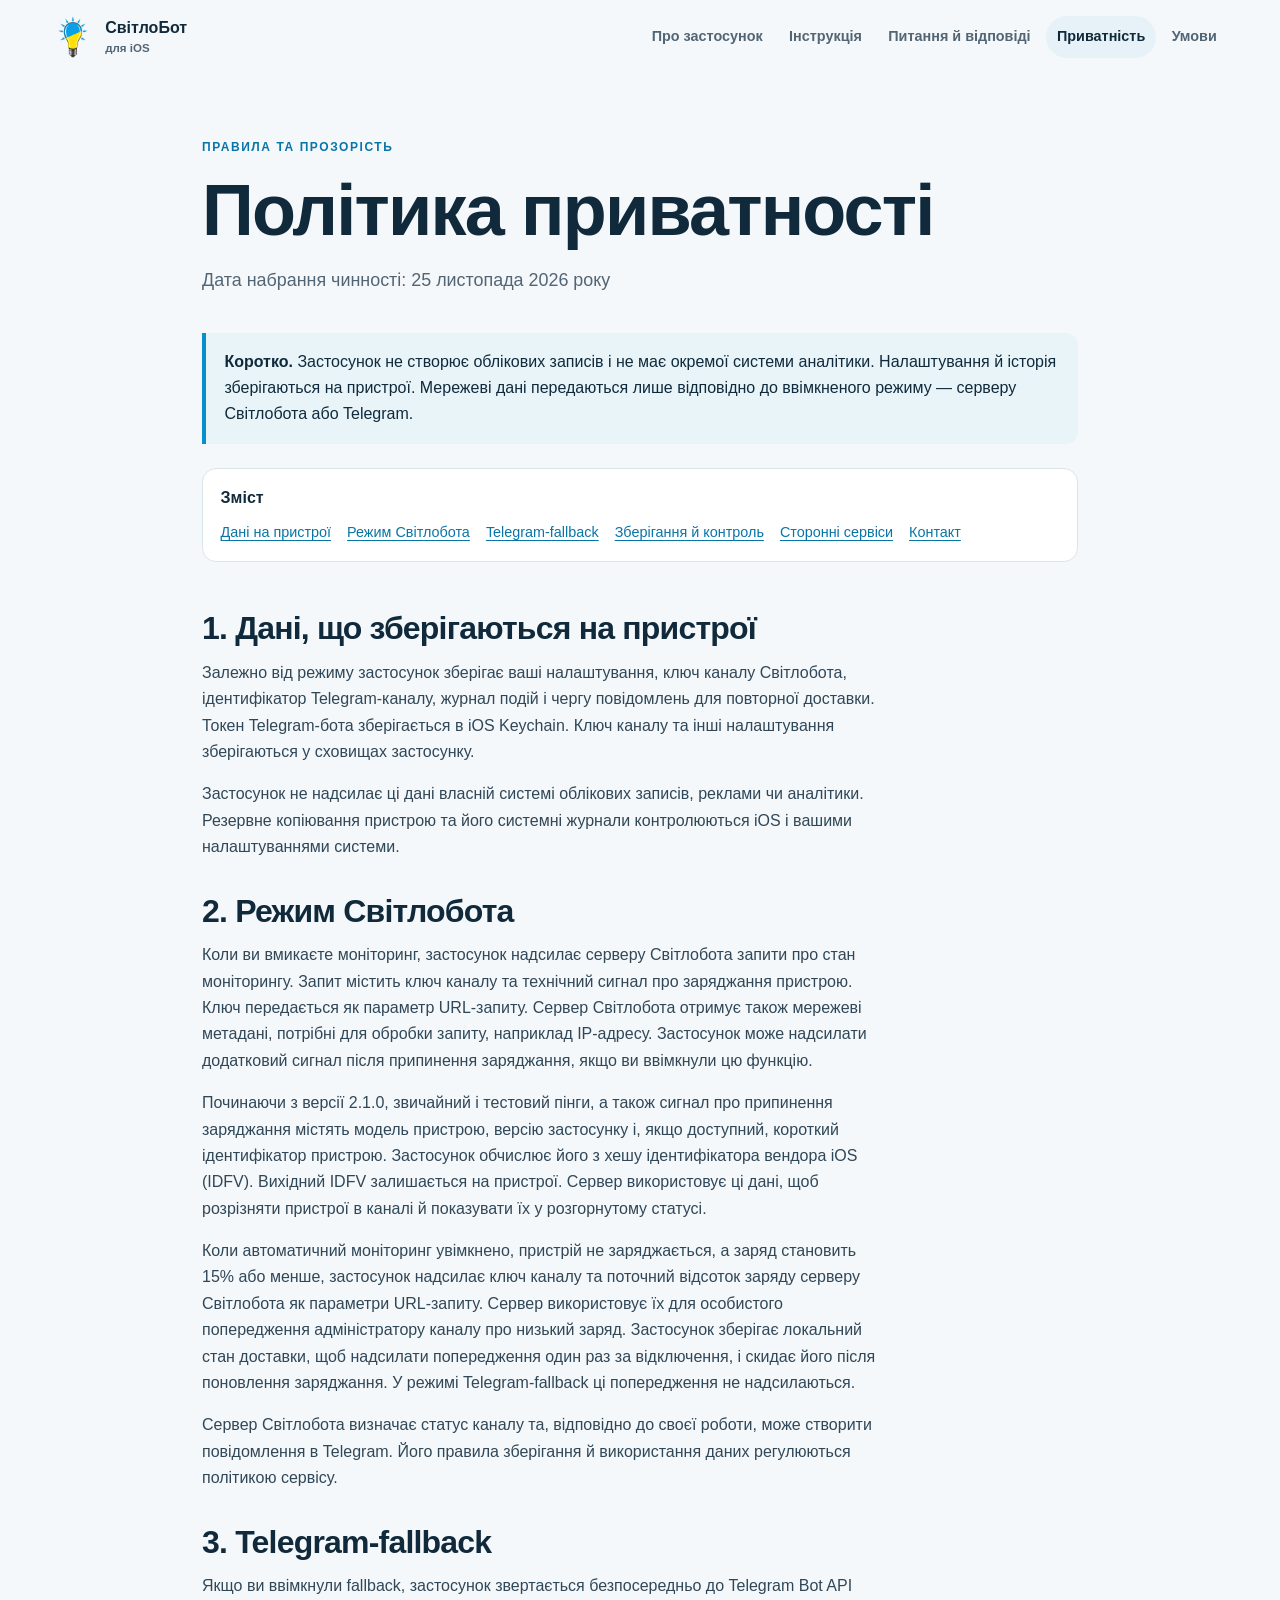
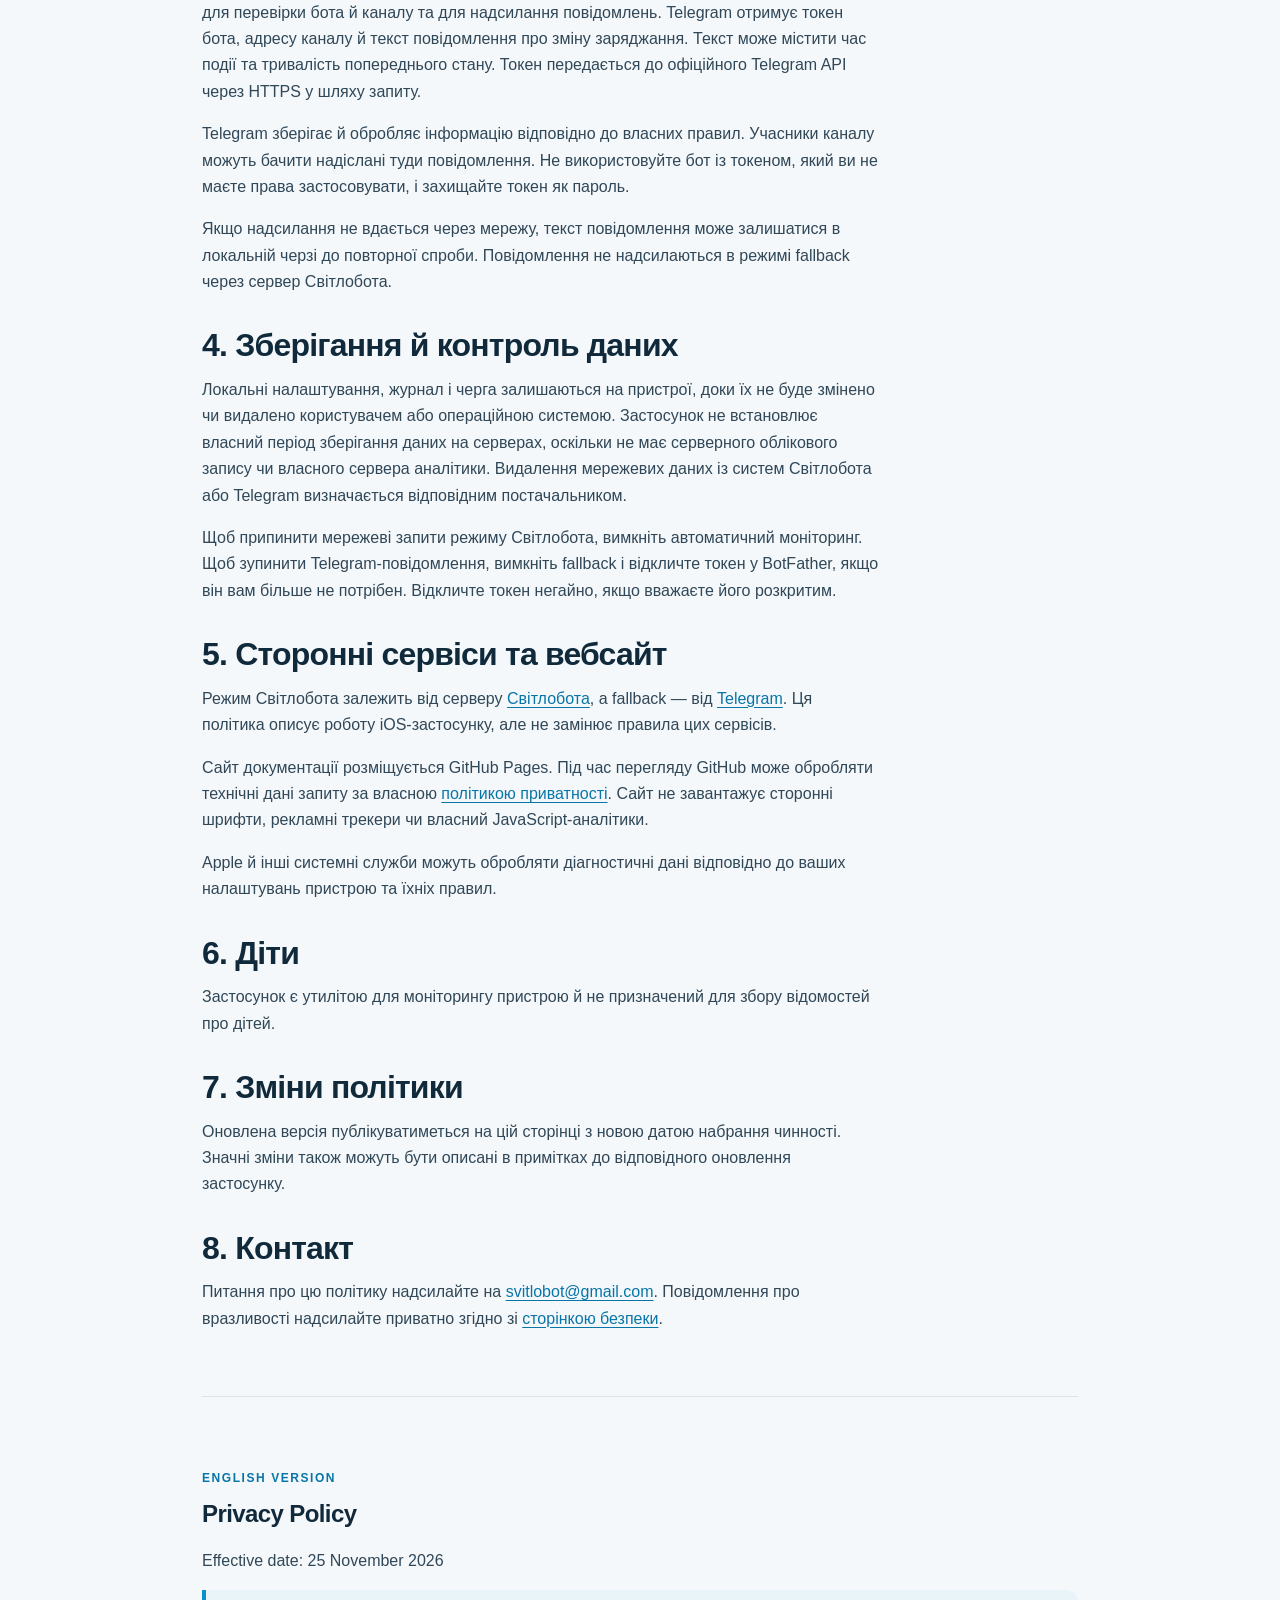
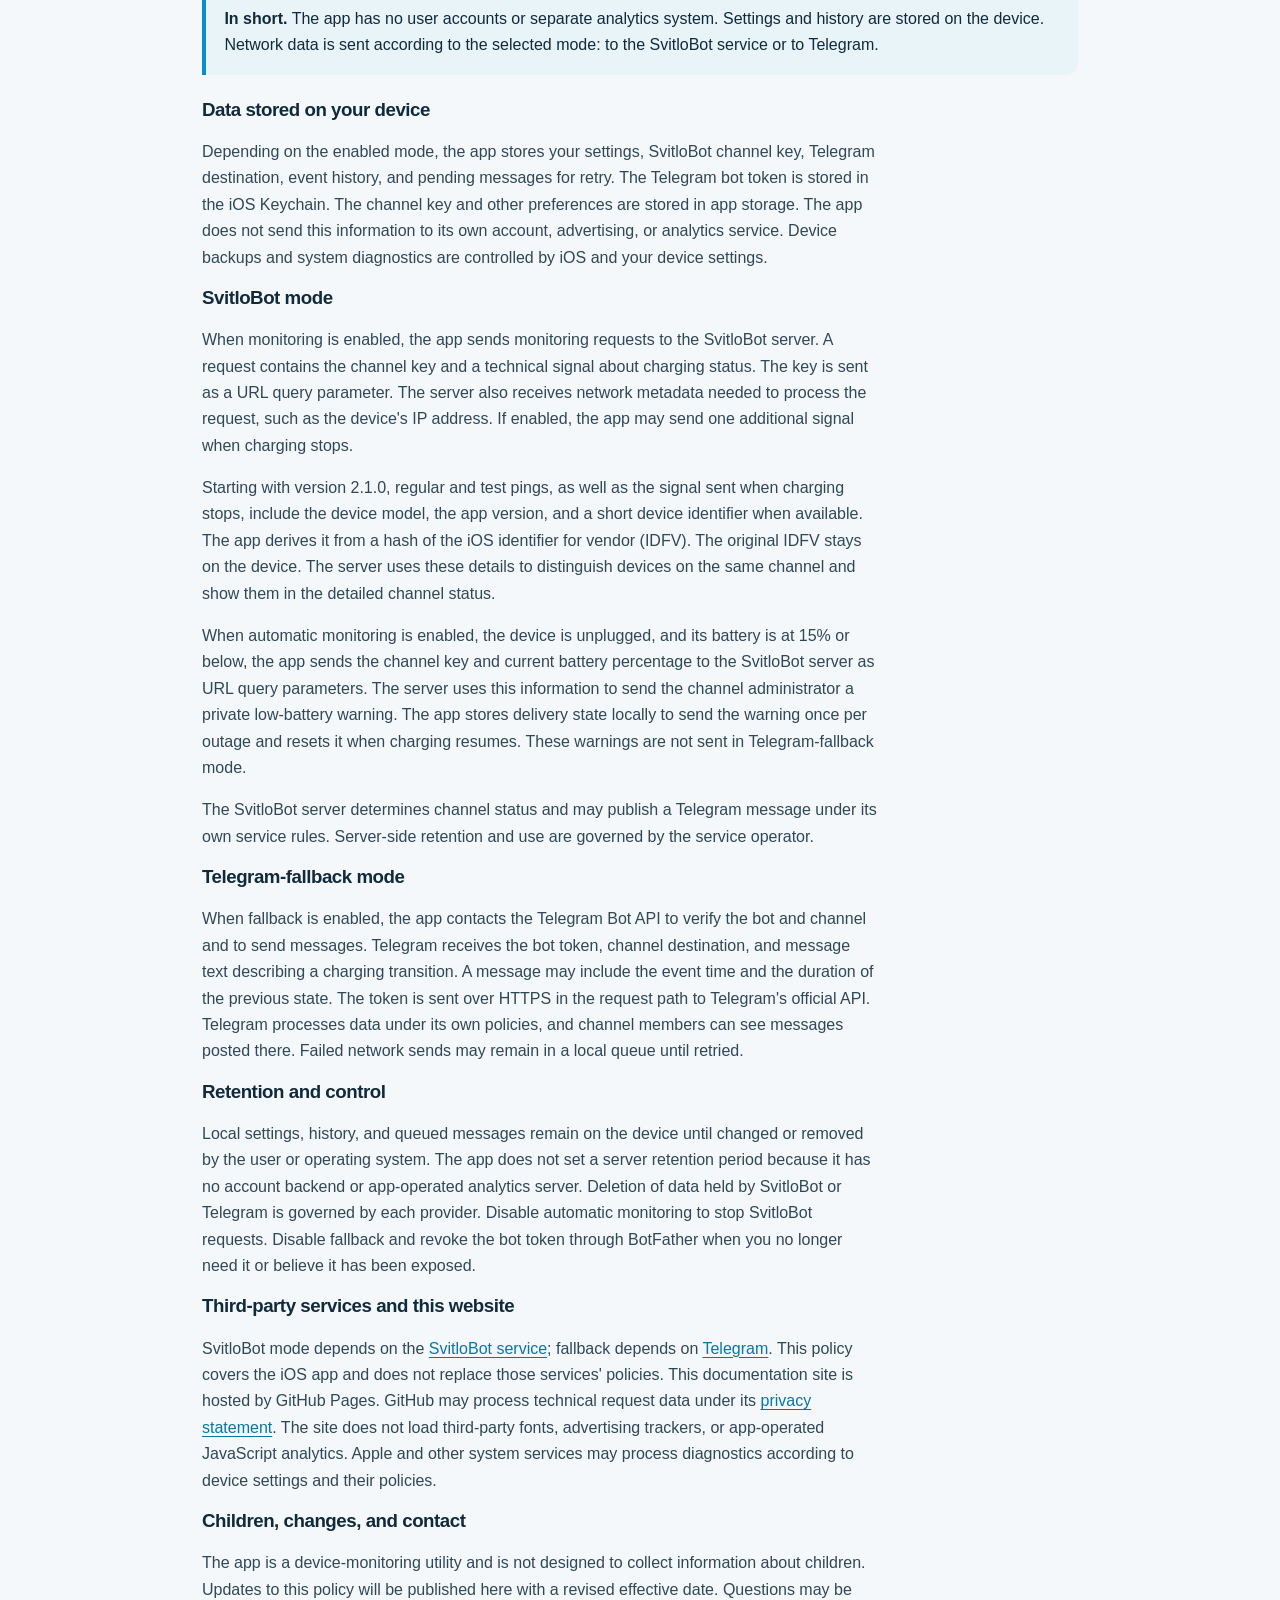
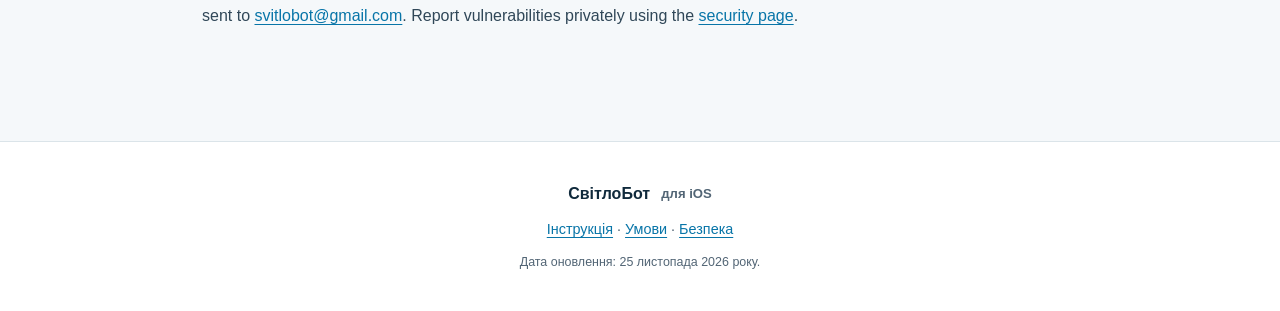
==== commit 58fd8f80: "Add persistent low-battery alerts in SvitloBot monitoring mode" ====
--- a/docs/privacy-policy.html
+++ b/docs/privacy-policy.html
@@ -13,14 +13,14 @@
     <a class="skip-link" href="#main">Перейти до вмісту</a>
     <header class="site-header"><a class="brand" href="index.html" aria-label="СвітлоБот — головна сторінка"><img src="assets/svitlobot-icon.png" alt=""><span>СвітлоБот <small>для iOS</small></span></a><nav class="site-nav" aria-label="Головна навігація"><a href="index.html">Про застосунок</a><a href="guide.html">Інструкція</a><a href="faq.html">Питання й відповіді</a><a class="active" aria-current="page" href="privacy-policy.html">Приватність</a><a href="terms-of-use.html">Умови</a></nav></header>
     <main id="main" class="document-page legal-page">
-      <div class="document-heading"><p class="eyebrow">Правила та прозорість</p><h1>Політика приватності</h1><p class="document-lead">Дата набрання чинності: 10 листопада 2026 року</p></div>
+      <div class="document-heading"><p class="eyebrow">Правила та прозорість</p><h1>Політика приватності</h1><p class="document-lead">Дата набрання чинності: 25 листопада 2026 року</p></div>
       <div class="legal-callout"><strong>Коротко.</strong> Застосунок не створює облікових записів і не має окремої системи аналітики. Налаштування й історія зберігаються на пристрої. Мережеві дані передаються лише відповідно до ввімкненого режиму — серверу Світлобота або Telegram.</div>
 
       <nav class="contents-card" aria-label="Зміст політики"><strong>Зміст</strong><a href="#local-data">Дані на пристрої</a><a href="#svitlobot-data">Режим Світлобота</a><a href="#telegram-data">Telegram-fallback</a><a href="#retention">Зберігання й контроль</a><a href="#providers">Сторонні сервіси</a><a href="#contact">Контакт</a></nav>
 
       <section id="local-data" class="article-section"><h2>1. Дані, що зберігаються на пристрої</h2><p>Залежно від режиму застосунок зберігає ваші налаштування, ключ каналу Світлобота, ідентифікатор Telegram-каналу, журнал подій і чергу повідомлень для повторної доставки. Токен Telegram-бота зберігається в iOS Keychain. Ключ каналу та інші налаштування зберігаються у сховищах застосунку.</p><p>Застосунок не надсилає ці дані власній системі облікових записів, реклами чи аналітики. Резервне копіювання пристрою та його системні журнали контролюються iOS і вашими налаштуваннями системи.</p></section>
 
-      <section id="svitlobot-data" class="article-section"><h2>2. Режим Світлобота</h2><p>Коли ви вмикаєте моніторинг, застосунок надсилає серверу Світлобота запити про стан моніторингу. Запит містить ключ каналу та технічний сигнал про заряджання пристрою. Ключ передається як параметр URL-запиту. Сервер Світлобота отримує також мережеві метадані, потрібні для обробки запиту, наприклад IP-адресу. Застосунок може надсилати додатковий сигнал після припинення заряджання, якщо ви ввімкнули цю функцію.</p><p>Починаючи з версії 2.1.0, звичайний і тестовий пінги, а також сигнал про припинення заряджання містять модель пристрою, версію застосунку і, якщо доступний, короткий ідентифікатор пристрою. Застосунок обчислює його з хешу ідентифікатора вендора iOS (IDFV). Вихідний IDFV залишається на пристрої. Сервер використовує ці дані, щоб розрізняти пристрої в каналі й показувати їх у розгорнутому статусі.</p><p>Сервер Світлобота визначає статус каналу та, відповідно до своєї роботи, може створити повідомлення в Telegram. Його правила зберігання й використання даних регулюються політикою сервісу.</p></section>
+      <section id="svitlobot-data" class="article-section"><h2>2. Режим Світлобота</h2><p>Коли ви вмикаєте моніторинг, застосунок надсилає серверу Світлобота запити про стан моніторингу. Запит містить ключ каналу та технічний сигнал про заряджання пристрою. Ключ передається як параметр URL-запиту. Сервер Світлобота отримує також мережеві метадані, потрібні для обробки запиту, наприклад IP-адресу. Застосунок може надсилати додатковий сигнал після припинення заряджання, якщо ви ввімкнули цю функцію.</p><p>Починаючи з версії 2.1.0, звичайний і тестовий пінги, а також сигнал про припинення заряджання містять модель пристрою, версію застосунку і, якщо доступний, короткий ідентифікатор пристрою. Застосунок обчислює його з хешу ідентифікатора вендора iOS (IDFV). Вихідний IDFV залишається на пристрої. Сервер використовує ці дані, щоб розрізняти пристрої в каналі й показувати їх у розгорнутому статусі.</p><p>Коли автоматичний моніторинг увімкнено, пристрій не заряджається, а заряд становить 15% або менше, застосунок надсилає ключ каналу та поточний відсоток заряду серверу Світлобота як параметри URL-запиту. Сервер використовує їх для особистого попередження адміністратору каналу про низький заряд. Застосунок зберігає локальний стан доставки, щоб надсилати попередження один раз за відключення, і скидає його після поновлення заряджання. У режимі Telegram-fallback ці попередження не надсилаються.</p><p>Сервер Світлобота визначає статус каналу та, відповідно до своєї роботи, може створити повідомлення в Telegram. Його правила зберігання й використання даних регулюються політикою сервісу.</p></section>
 
       <section id="telegram-data" class="article-section"><h2>3. Telegram-fallback</h2><p>Якщо ви ввімкнули fallback, застосунок звертається безпосередньо до Telegram Bot API для перевірки бота й каналу та для надсилання повідомлень. Telegram отримує токен бота, адресу каналу й текст повідомлення про зміну заряджання. Текст може містити час події та тривалість попереднього стану. Токен передається до офіційного Telegram API через HTTPS у шляху запиту.</p><p>Telegram зберігає й обробляє інформацію відповідно до власних правил. Учасники каналу можуть бачити надіслані туди повідомлення. Не використовуйте бот із токеном, який ви не маєте права застосовувати, і захищайте токен як пароль.</p><p>Якщо надсилання не вдається через мережу, текст повідомлення може залишатися в локальній черзі до повторної спроби. Повідомлення не надсилаються в режимі fallback через сервер Світлобота.</p></section>
 
@@ -34,16 +34,16 @@
 
       <hr class="language-divider">
       <section lang="en" class="english-policy">
-        <p class="eyebrow">English version</p><h2>Privacy Policy</h2><p class="muted">Effective date: 10 November 2026</p>
+        <p class="eyebrow">English version</p><h2>Privacy Policy</h2><p class="muted">Effective date: 25 November 2026</p>
         <div class="legal-callout"><strong>In short.</strong> The app has no user accounts or separate analytics system. Settings and history are stored on the device. Network data is sent according to the selected mode: to the SvitloBot service or to Telegram.</div>
         <h3>Data stored on your device</h3><p>Depending on the enabled mode, the app stores your settings, SvitloBot channel key, Telegram destination, event history, and pending messages for retry. The Telegram bot token is stored in the iOS Keychain. The channel key and other preferences are stored in app storage. The app does not send this information to its own account, advertising, or analytics service. Device backups and system diagnostics are controlled by iOS and your device settings.</p>
-        <h3>SvitloBot mode</h3><p>When monitoring is enabled, the app sends monitoring requests to the SvitloBot server. A request contains the channel key and a technical signal about charging status. The key is sent as a URL query parameter. The server also receives network metadata needed to process the request, such as the device's IP address. If enabled, the app may send one additional signal when charging stops.</p><p>Starting with version 2.1.0, regular and test pings, as well as the signal sent when charging stops, include the device model, the app version, and a short device identifier when available. The app derives it from a hash of the iOS identifier for vendor (IDFV). The original IDFV stays on the device. The server uses these details to distinguish devices on the same channel and show them in the detailed channel status.</p><p>The SvitloBot server determines channel status and may publish a Telegram message under its own service rules. Server-side retention and use are governed by the service operator.</p>
+        <h3>SvitloBot mode</h3><p>When monitoring is enabled, the app sends monitoring requests to the SvitloBot server. A request contains the channel key and a technical signal about charging status. The key is sent as a URL query parameter. The server also receives network metadata needed to process the request, such as the device's IP address. If enabled, the app may send one additional signal when charging stops.</p><p>Starting with version 2.1.0, regular and test pings, as well as the signal sent when charging stops, include the device model, the app version, and a short device identifier when available. The app derives it from a hash of the iOS identifier for vendor (IDFV). The original IDFV stays on the device. The server uses these details to distinguish devices on the same channel and show them in the detailed channel status.</p><p>When automatic monitoring is enabled, the device is unplugged, and its battery is at 15% or below, the app sends the channel key and current battery percentage to the SvitloBot server as URL query parameters. The server uses this information to send the channel administrator a private low-battery warning. The app stores delivery state locally to send the warning once per outage and resets it when charging resumes. These warnings are not sent in Telegram-fallback mode.</p><p>The SvitloBot server determines channel status and may publish a Telegram message under its own service rules. Server-side retention and use are governed by the service operator.</p>
         <h3>Telegram-fallback mode</h3><p>When fallback is enabled, the app contacts the Telegram Bot API to verify the bot and channel and to send messages. Telegram receives the bot token, channel destination, and message text describing a charging transition. A message may include the event time and the duration of the previous state. The token is sent over HTTPS in the request path to Telegram's official API. Telegram processes data under its own policies, and channel members can see messages posted there. Failed network sends may remain in a local queue until retried.</p>
         <h3>Retention and control</h3><p>Local settings, history, and queued messages remain on the device until changed or removed by the user or operating system. The app does not set a server retention period because it has no account backend or app-operated analytics server. Deletion of data held by SvitloBot or Telegram is governed by each provider. Disable automatic monitoring to stop SvitloBot requests. Disable fallback and revoke the bot token through BotFather when you no longer need it or believe it has been exposed.</p>
         <h3>Third-party services and this website</h3><p>SvitloBot mode depends on the <a href="https://svitlobot.in.ua">SvitloBot service</a>; fallback depends on <a href="https://telegram.org/privacy">Telegram</a>. This policy covers the iOS app and does not replace those services' policies. This documentation site is hosted by GitHub Pages. GitHub may process technical request data under its <a href="https://docs.github.com/site-policy/privacy-policies/github-privacy-statement">privacy statement</a>. The site does not load third-party fonts, advertising trackers, or app-operated JavaScript analytics. Apple and other system services may process diagnostics according to device settings and their policies.</p>
         <h3>Children, changes, and contact</h3><p>The app is a device-monitoring utility and is not designed to collect information about children. Updates to this policy will be published here with a revised effective date. Questions may be sent to <a href="mailto:svitlobot@gmail.com">svitlobot@gmail.com</a>. Report vulnerabilities privately using the <a href="security.html">security page</a>.</p>
       </section>
     </main>
-    <footer class="site-footer"><a class="footer-brand" href="index.html">СвітлоБот <span>для iOS</span></a><p><a href="guide.html">Інструкція</a> · <a href="terms-of-use.html">Умови</a> · <a href="security.html">Безпека</a></p><p class="footer-small">Дата оновлення: 10 листопада 2026 року.</p></footer>
+    <footer class="site-footer"><a class="footer-brand" href="index.html">СвітлоБот <span>для iOS</span></a><p><a href="guide.html">Інструкція</a> · <a href="terms-of-use.html">Умови</a> · <a href="security.html">Безпека</a></p><p class="footer-small">Дата оновлення: 25 листопада 2026 року.</p></footer>
   </body>
 </html>
